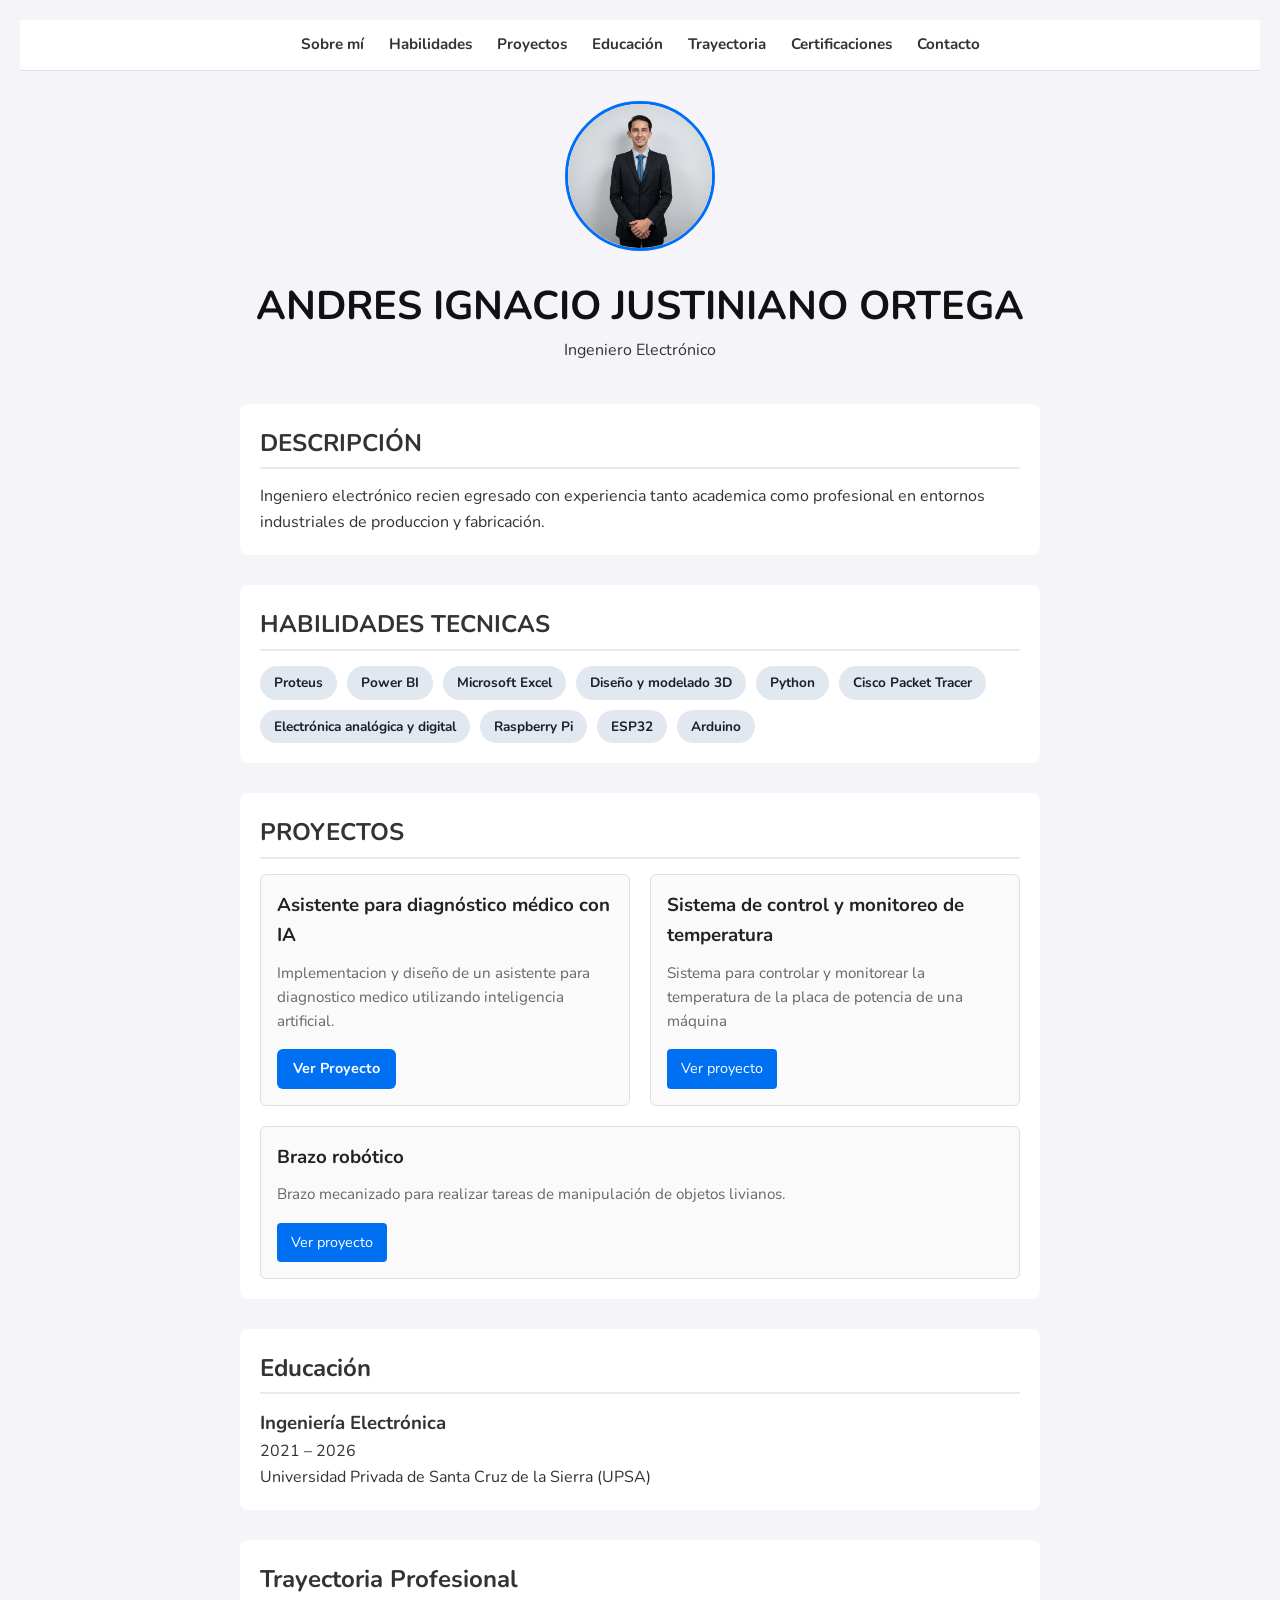
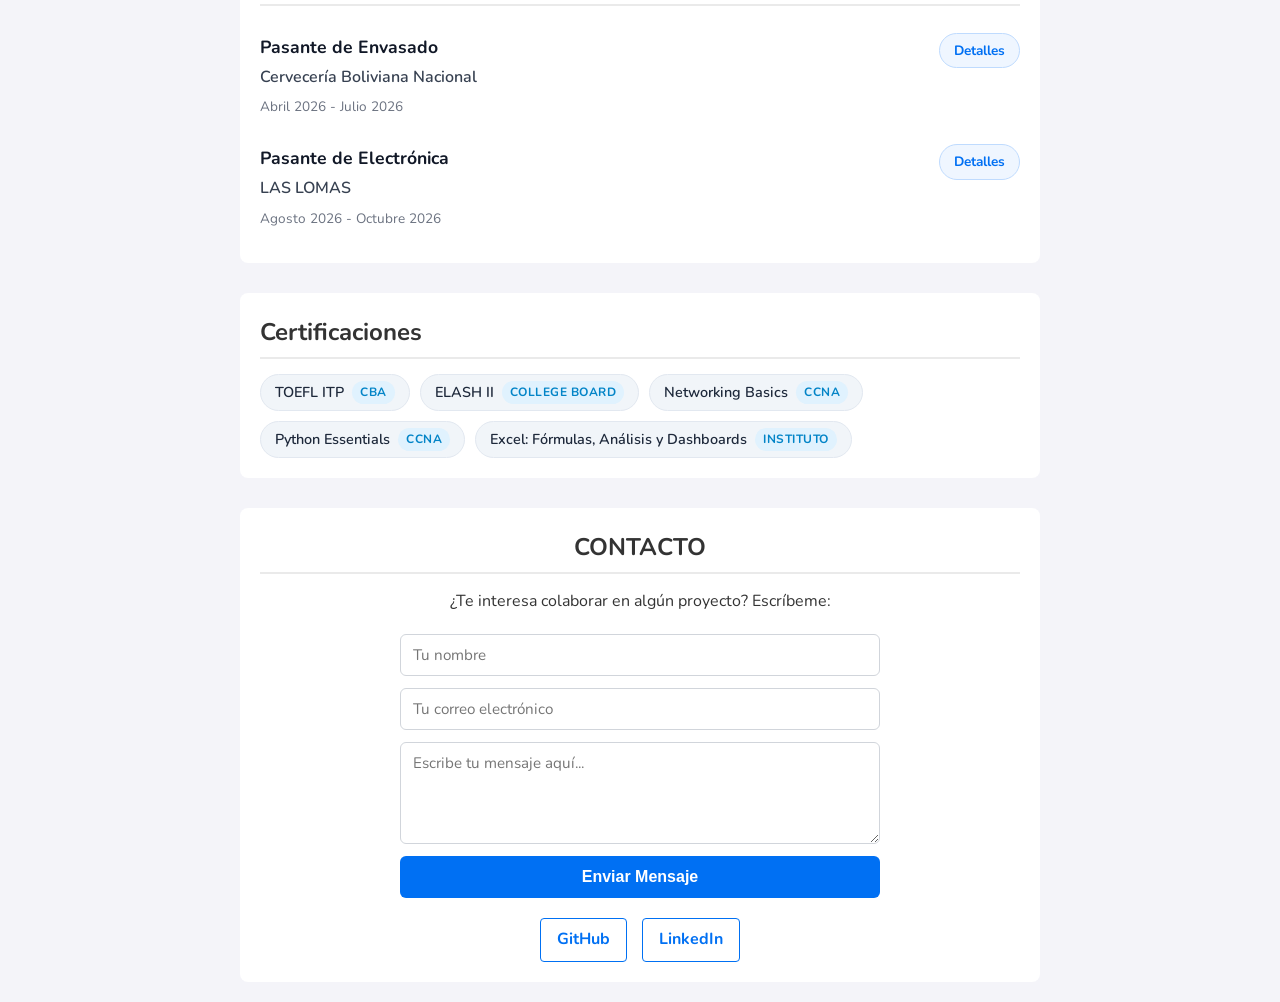
==== index.html @ 76092d74 "cambios generales" ====
<!DOCTYPE html>
<html lang="es">
<head>
  <meta charset="UTF-8">
  <meta name="viewport" content="width=device-width, initial-scale=1.0">
  <title>Portafolio Personal</title>
  <link rel="stylesheet" href="style.css">
  
  <link rel="preconnect" href="https://fonts.googleapis.com">
  <link rel="preconnect" href="https://fonts.gstatic.com" crossorigin>
  <link href="https://fonts.googleapis.com/css2?family=Nunito:wght@400;600;700;800&display=swap" rel="stylesheet">
</head>
<body>

  <!-- Barra de Navegación -->
  <nav class="barra-navegacion">
    <ul>
      <li><a href="#sobre-mi">Sobre mí</a></li>
      <li><a href="#habilidades">Habilidades</a></li>
      <li><a href="#proyectos">Proyectos</a></li>
      <li><a href="#educacion animar-scroll">Educación</a></li>
      <li><a href="#trayectoria animar-scroll">Trayectoria</a></li>
      <li><a href="#certificaciones animar-scroll">Certificaciones</a></li>
      <li><a href="#contacto animar-scroll">Contacto</a></li>
    </ul>
  </nav>

  <!-- Encabezado con foto -->
  <header>
    <img src="foto_de_perfil.jpg" alt="Foto de perfil" class="foto-perfil">
    <h1>ANDRES IGNACIO JUSTINIANO ORTEGA</h1>
    <p>Ingeniero Electrónico</p>
  </header>

  <!-- Sección Sobre Mí -->
  <section id="sobre-mi">
    <h2>DESCRIPCIÓN</h2>
    <p>Ingeniero electrónico recien egresado con experiencia tanto academica como profesional en entornos industriales de produccion y fabricación.</p>
  </section>

  <!-- Sección Habilidades -->
  <section id="habilidades">
    <h2>HABILIDADES TECNICAS</h2>
    <ul class="lista-habilidades animar-scroll">
      <li>Proteus</li>
      <li>Power BI</li>
      <li>Microsoft Excel</li>
      <li>Diseño y modelado 3D</li>
      <li>Python</li>
      <li>Cisco Packet Tracer</li>
      <li>Electrónica analógica y digital</li>
      <li>Raspberry Pi</li>
      <li>ESP32</li>
      <li>Arduino</li>
    </ul>
  </section>

  <!-- Sección Proyectos -->
  <section id="proyectos">
    <h2>PROYECTOS</h2>
    
    <div class="contenedor-proyectos">
      
      <article class="tarjeta-proyecto animar-scroll">
        <h3>Asistente para diagnóstico médico con IA</h3>
        <p>Implementacion y diseño de un asistente para diagnostico medico utilizando inteligencia artificial.</p>
        <a href="proyecto_asistente.html" class="boton-demo">Ver Proyecto</a>
      </article>

      <article class="tarjeta-proyecto animar-scroll">
        <h3>Sistema de control y monitoreo de temperatura</h3>
        <p>Sistema para controlar y monitorear la temperatura de la placa de potencia de una máquina</p>
        <a href="#" class="boton-proyecto">Ver proyecto</a>
      </article>

      <article class="tarjeta-proyecto animar-scroll">
        <h3>Brazo robótico</h3>
        <p>Brazo mecanizado para realizar tareas de manipulación de objetos livianos.</p>
        <a href="#" class="boton-proyecto">Ver proyecto</a>
      </article>

    </div>
  </section>

<!-- Sección Educación -->
<section id="educacion animar-scroll" class="tarjeta-info">
  <h2>Educación</h2>
  <div class="item-linea animar-scroll">
    <div class="item-cabecera">
      <h3>Ingeniería Electrónica</h3>
      <span class="etiqueta-fecha">2021 – 2026</span>
    </div>
    <p class="institucion">Universidad Privada de Santa Cruz de la Sierra (UPSA)</p>
  </div>
</section>

<!-- Sección Trayectoria Profesional -->
<section id="trayectoria animar-scroll" class="tarjeta-info">
  <h2>Trayectoria Profesional</h2>

  <div class="experiencia-item">
    <div class="experiencia-cabecera">
      <div class="experiencia-datos">
        <h3>Pasante de Envasado</h3>
        <p class="empresa">Cervecería Boliviana Nacional</p>
        <span class="fecha">Abril 2026 - Julio 2026</span>
      </div>

      <!-- Menú desplegable con botón a la derecha -->
      <details class="desplegable-detalles">
        <summary class="boton-detalles">Detalles</summary>
        <div class="contenido-detalles">
          <ul>
            <li>Soporte en proyecto de mantenimiento autónomo.</li>
            <li>Elaboración de documentación técnica.</li>
            <li>Análisis de datos, registros y métricas usando Power BI.</li>
            <li>Soporte en labores de inventario y almacén.</li>
          </ul>
        </div>
      </details>
    </div>
  </div>

  <!-- Experiencia 2 (Copia exacta con nuevos datos) -->
  <div class="experiencia-item">
    <div class="experiencia-cabecera">
      <div class="experiencia-datos">
        <h3>Pasante de Electrónica</h3>
        <p class="empresa">LAS LOMAS</p>
        <span class="fecha">Agosto 2026 - Octubre 2026</span>
      </div>

      <details class="desplegable-detalles">
        <summary class="boton-detalles">Detalles</summary>
        <div class="contenido-detalles">
          <ul>
            <li>Elaboración de proyectos para el personal de la planta.</li>
            <li>Mantenimiento de maquinaria y equipos electrónicos.</li>
            <li>Apoyo en labores de inventario, almacén y documentación de registro.</li>
            <li>Soporte en labores de reparación automotriz.</li>
          </ul>
        </div>
      </details>
    </div>
  </div>

</section>

<!-- Sección Certificaciones -->
<section id="certificaciones animar-scroll" class="tarjeta-info">
  <h2>Certificaciones</h2>
  <div class="contenedor-tags">
    <div class="tag-certificacion animar-scroll">
      <span class="cert-nombre">TOEFL ITP</span>
      <span class="cert-emisor">CBA</span>
    </div>

    <div class="tag-certificacion animar-scroll">
      <span class="cert-nombre">ELASH II</span>
      <span class="cert-emisor">COLLEGE BOARD</span>
    </div>

    <div class="tag-certificacion animar-scroll">
      <span class="cert-nombre">Networking Basics</span>
      <span class="cert-emisor">CCNA</span>
    </div>

    <div class="tag-certificacion animar-scroll">
      <span class="cert-nombre">Python Essentials</span>
      <span class="cert-emisor">CCNA</span>
    </div>

    <div class="tag-certificacion animar-scroll">
      <span class="cert-nombre">Excel: Fórmulas, Análisis y Dashboards</span>
      <span class="cert-emisor">INSTITUTO</span>
    </div>
  </div>
</section>

  <!-- Contacto -->
  <footer id="contacto animar-scroll">
    <h2>CONTACTO</h2>
    <p>¿Te interesa colaborar en algún proyecto? Escríbeme:</p>

    <!-- Formulario de Formspree -->
    <form action="https://formspree.io/f/xvkglbeq" method="POST" class="formulario-contacto">
      <input type="text" name="name" placeholder="Tu nombre" required>
      <input type="email" name="email" placeholder="Tu correo electrónico" required>
      <textarea name="message" rows="4" placeholder="Escribe tu mensaje aquí..." required></textarea>
      <button type="submit" class="boton-enviar">Enviar Mensaje</button>
    </form>

    <div class="redes-contacto animar-scroll">
      <a href="https://github.com/andresjustinianoortega" target="_blank" class="enlace-contacto">GitHub</a>
      <a href="https://www.linkedin.com/in/andresignaciojustinianoortega/?isSelfProfile=true" target="_blank" class="enlace-contacto">LinkedIn</a>
    </div>
  </footer>
  
  <script>
  const observador = new IntersectionObserver((entradas) => {
    entradas.forEach((entrada) => {
      if (entrada.isIntersecting) {
        entrada.target.classList.add('visible'); // Aparece al llegar a él
      }
    });
  }, { threshold: 0.1 }); // Se activa cuando se asoma un 10% del elemento

  // Le aplica el observador a todo lo que tenga la clase .animar-scroll
  document.querySelectorAll('.animar-scroll').forEach((el) => observador.observe(el));
</script>

</body>
</html>
---- style.css ----
html {
  scroll-behavior: smooth; /* Hace que el desplazamiento sea fluido y animado */
}

/* 1. Reset básico y tipografía general */
* {
  margin: 0;
  padding: 0;
  box-sizing: border-box;
}

body {
  font-family: 'Nunito', system-ui, -apple-system, sans-serif;
  background-color: #f4f4f9;
  color: #333333;
  line-height: 1.6;
  padding: 20px;
}

/* 2. Encabezado principal */
header {
  text-align: center;
  margin-bottom: 40px;
}

header h1 {
  font-size: 2.5rem;
  color: #111111;
}

/* 3. Secciones generales */
section {
  max-width: 800px;
  margin: 0 auto 30px auto; /* Centra el contenido en la pantalla */
  background: #ffffff;
  padding: 20px;
  border-radius: 8px;
}

h2 {
  margin-bottom: 15px;
  border-bottom: 2px solid #eaeaea;
  padding-bottom: 5px;
}   
/* 4. Contenedor flexible de proyectos */
.contenedor-proyectos {
  display: flex;
  gap: 20px; /* Espacio entre cada tarjeta */
  flex-wrap: wrap; /* Si la pantalla es pequeña, baja la siguiente tarjeta */
}

/* 5. Estilo individual de cada tarjeta */
.tarjeta-proyecto {
  flex: 1; /* Hace que ambas tarjetas tengan el mismo ancho */
  min-width: 250px; /* Evita que se encojan demasiado */
  border: 1px solid #e0e0e0;
  padding: 16px;
  border-radius: 6px;
  background-color: #fafafa;
}

.tarjeta-proyecto h3 {
  margin-bottom: 10px;
  color: #222222;
}

.tarjeta-proyecto p {
  margin-bottom: 16px;
  color: #666666;
  font-size: 0.95rem;
}

/* 6. Convertir el enlace en un botón */
.boton-proyecto {
  display: inline-block;
  text-decoration: none; /* Quita el subrayado azul feo por defecto */
  background-color: #0070f3;
  color: #ffffff;
  padding: 8px 14px;
  border-radius: 4px;
  font-size: 0.9rem;
}

.boton-proyecto:hover {
  background-color: #0051bb; /* Cambia a un azul más oscuro al pasar el mouse */
}

/* 7. Lista de habilidades */
.lista-habilidades {
  list-style: none; /* Elimina los puntos negros por defecto */
  display: flex;
  flex-wrap: wrap; /* Pasa a la siguiente línea si no caben */
  gap: 10px; /* Separación entre cada etiqueta */
}

.lista-habilidades li {
  background-color: #e2e8f0;
  color: #1a202c;
  padding: 6px 14px;
  border-radius: 20px; /* Hace los bordes completamente redondeados (forma de pastilla) */
  font-size: 0.85rem;
  font-weight: bold;
}

/* 8. Foto de perfil */
.foto-perfil {
  width: 150px;
  height: 150px;
  border-radius: 50%; /* La hace perfectamente circular */
  object-fit: cover; /* Evita que la foto se deforme o estire */
  margin-bottom: 15px;
  border: 3px solid #0070f3; /* Borde de color alrededor */
}

/* 9. Sección de contacto y enlaces */
footer {
  max-width: 800px;
  margin: 0 auto;
  background: #ffffff;
  padding: 20px;
  border-radius: 8px;
  text-align: center;
}

.redes-contacto {
  display: flex;
  justify-content: center; /* Centra los botones horizontalmente */
  gap: 15px;
  margin-top: 15px;
  flex-wrap: wrap;
}

.enlace-contacto {
  text-decoration: none;
  color: #0070f3;
  font-weight: bold;
  padding: 8px 16px;
  border: 1px solid #0070f3;
  border-radius: 4px;
}

.enlace-contacto:hover {
  background-color: #0070f3;
  color: #ffffff;
}

/* 10. Barra de navegación */
.barra-navegacion {
  background-color: #ffffff;
  border-bottom: 1px solid #e0e0e0;
  padding: 12px 15px;
  position: sticky;
  top: 0;
  z-index: 100;
  margin-bottom: 30px;
}

.barra-navegacion ul {
  list-style: none;
  display: flex;
  justify-content: center; /* En PC se centra */
  gap: 25px;
  overflow-x: auto; /* Permite deslizar horizontalmente si no cabe */
  white-space: nowrap; /* Evita que el texto de un enlace se corte en dos líneas */
  -webkit-overflow-scrolling: touch; /* Hace que el deslizamiento en iPhone sea suave */
}

/* Regla especial para celulares */
@media (max-width: 600px) {
  .barra-navegacion ul {
    justify-content: flex-start; /* En celular alinea a la izquierda para poder deslizar */
  }
}

.barra-navegacion a {
  text-decoration: none;
  color: #333333;
  font-weight: bold;
  font-size: 0.95rem;
}

.barra-navegacion a:hover {
  color: #0070f3;
}

/* Formulario de contacto */
.formulario-contacto {
  display: flex;
  flex-direction: column;
  gap: 12px;
  max-width: 480px;
  margin: 20px auto;
  text-align: left;
}

.formulario-contacto input,
.formulario-contacto textarea {
  width: 100%;
  padding: 10px 12px;
  border: 1px solid #d1d5db;
  border-radius: 6px;
  font-family: inherit;
  font-size: 0.95rem;
}

.formulario-contacto input:focus,
.formulario-contacto textarea:focus {
  outline: none;
  border-color: #0070f3;
}

.boton-enviar {
  background-color: #0070f3;
  color: #ffffff;
  border: none;
  padding: 12px;
  border-radius: 6px;
  font-weight: bold;
  cursor: pointer;
  font-size: 1rem;
}

.boton-enviar:hover {
  background-color: #0051bb;
}

.boton-demo {
  display: inline-block;
  text-decoration: none;
  background-color: #0070f3;
  color: #ffffff;
  padding: 8px 16px;
  border-radius: 6px;
  font-size: 0.9rem;
  font-weight: bold;
  transition: background-color 0.2s;
}

.boton-demo:hover {
  background-color: #0051bb;
}

/* Estado inicial: invisible y 30px más abajo */
.animar-scroll {
  opacity: 0;
  transform: translateY(30px);
  transition: opacity 0.6s ease-out, transform 0.6s ease-out;
}

/* Estado activo: visible en su posición original */
.animar-scroll.visible {
  opacity: 1;
  transform: translateY(0);
}

/* Cuadrícula de 2 columnas iguales */
.galeria-fotos {
  display: grid;
  grid-template-columns: 1fr 1fr; /* Exactamente 2 columnas */
  gap: 20px;                      /* Espacio entre filas y columnas */
  margin-top: 20px;
}

/* Formato para cada imagen del componente */
.img-detalle {
  width: 100%;
  height: 200px;         /* Altura pareja para todas */
  object-fit: contain;   /* Muestra la pieza completa sin deformarla */
  background: transparent; /* Sin fondo gris */
  border: none;          /* Sin marco/borde */
  padding: 0;            /* Sin relleno interno */
}

.contenedor-tags {
  display: flex;
  flex-wrap: wrap;
  gap: 10px;
}

.tag-habilidad {
  background-color: #e5edf5;       /* El mismo tono azulado/gris claro */
  color: #1f2937;
  padding: 8px 18px;
  border-radius: 9999px;          /* Forma de píldora redondeada */
  font-size: 0.95rem;
  font-weight: 500;
  display: inline-block;
}

.tag-certificacion {
  display: inline-flex;
  align-items: center;
  gap: 8px;
  background-color: #f1f5f9;
  border: 1px solid #e2e8f0;
  padding: 6px 14px;
  border-radius: 9999px;
  font-size: 0.9rem;
}

.cert-nombre {
  font-weight: 600;
  color: #1e293b;
}

.cert-emisor {
  font-size: 0.75rem;
  font-weight: 700;
  color: #0284c7;             /* Azul para identificar la institución */
  background-color: #e0f2fe;  /* Pastillita interna más suave */
  padding: 2px 8px;
  border-radius: 9999px;
  text-transform: uppercase;
  letter-spacing: 0.5px;
}

.experiencia-item {
  padding: 12px 0;
}

.experiencia-cabecera {
  display: flex;
  justify-content: space-between;
  align-items: flex-start;
  flex-wrap: wrap;
  gap: 16px;
}

.experiencia-datos h3 {
  margin: 0 0 4px 0;
  font-size: 1.1rem;
  color: #111827;
}

.empresa {
  margin: 0 0 4px 0;
  color: #374151;
  font-weight: 600;
}

.fecha {
  font-size: 0.85rem;
  color: #6b7280;
}

/* Botón estilo píldora a la derecha */
.desplegable-detalles {
  position: relative;
}

.boton-detalles {
  list-style: none; /* Quita la flecha por defecto de details */
  cursor: pointer;
  background-color: #eff6ff;
  color: #0070f3;
  border: 1px solid #bfdbfe;
  padding: 6px 14px;
  border-radius: 9999px;
  font-size: 0.85rem;
  font-weight: 700;
  user-select: none;
  transition: all 0.2s ease;
}

.boton-detalles::-webkit-details-marker {
  display: none; /* Compatibilidad Safari/Chrome */
}

.boton-detalles:hover {
  background-color: #0070f3;
  color: #ffffff;
}

/* Contenido que se despliega abajo con fondo sutil */
.contenido-detalles {
  margin-top: 14px;
  padding: 14px 18px;
  background-color: #f9fafb;
  border-radius: 8px;
  border: 1px solid #e5e7eb;
}

.contenido-detalles ul {
  margin: 0;
  padding-left: 18px;
}

.contenido-detalles li {
  color: #4b5563;
  line-height: 1.6;
  font-size: 0.92rem;
  margin-bottom: 6px;
}

.contenido-detalles li:last-child {
  margin-bottom: 0;
}
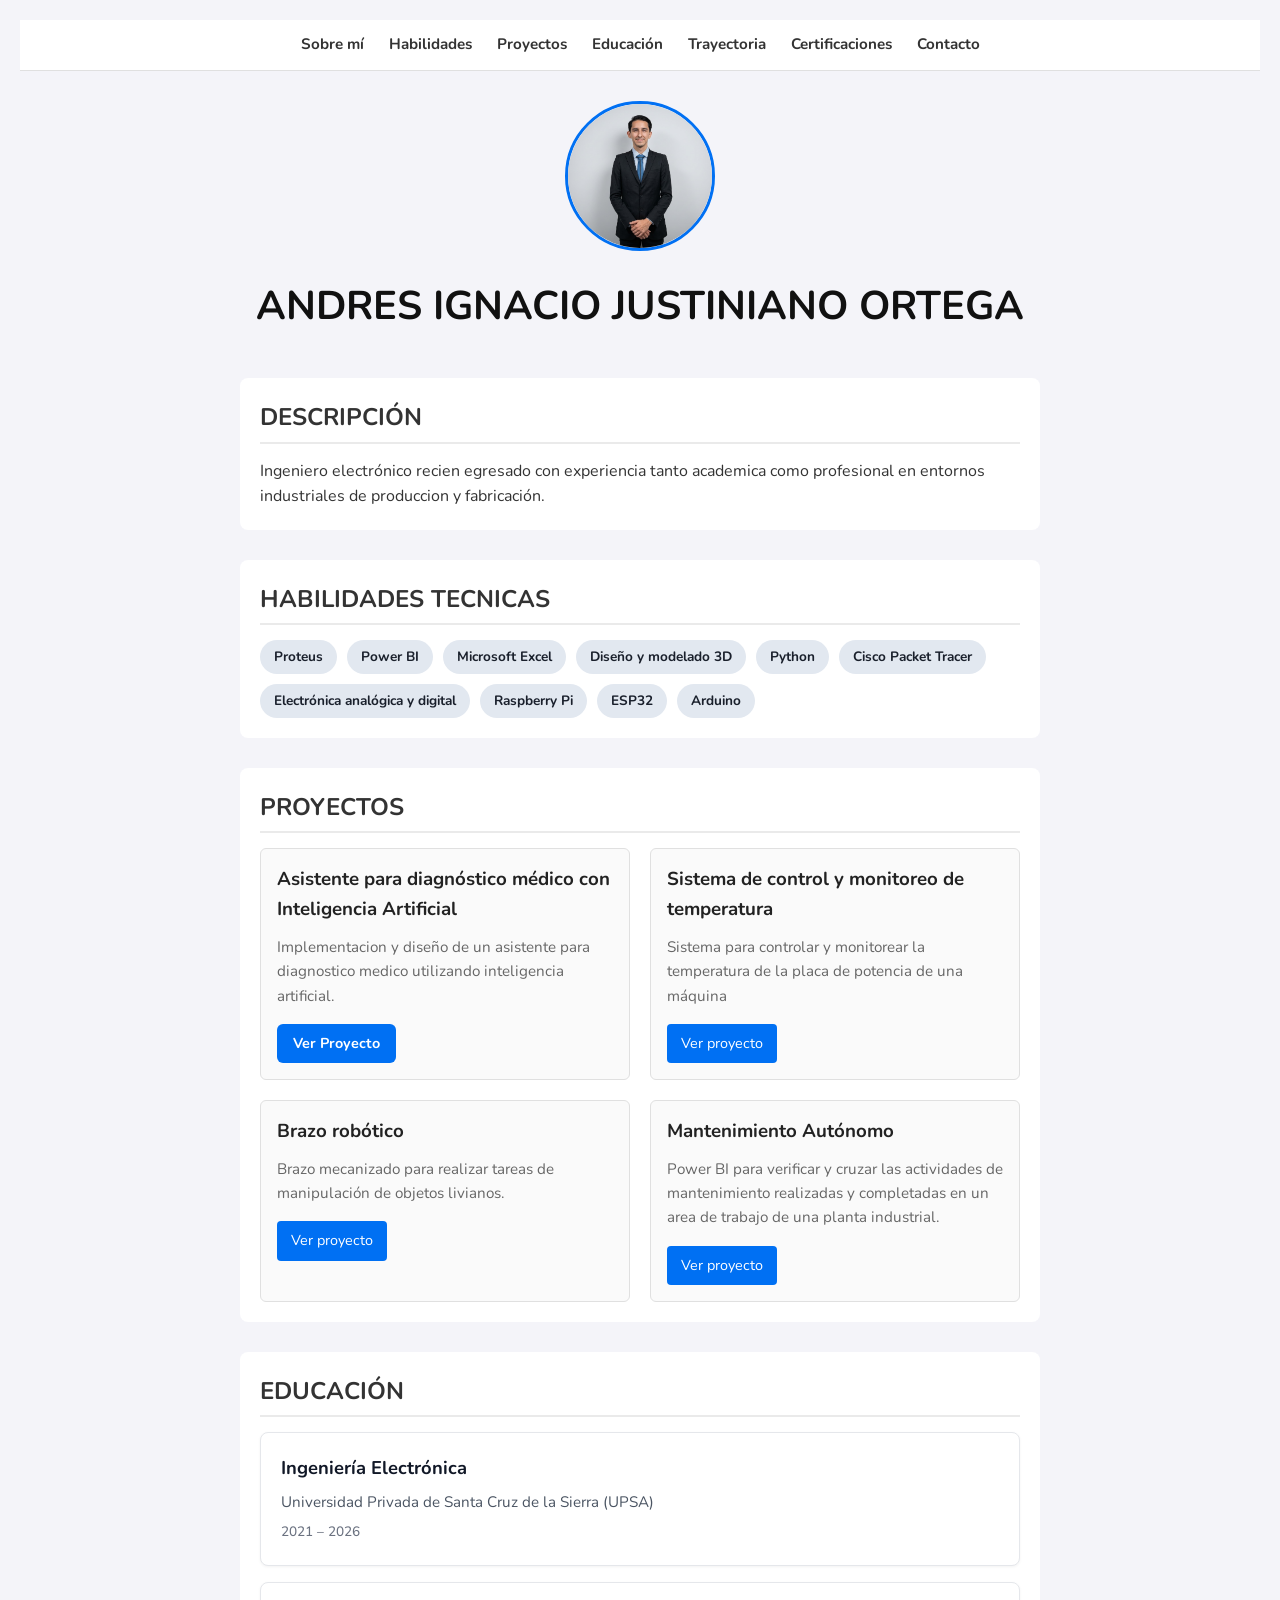
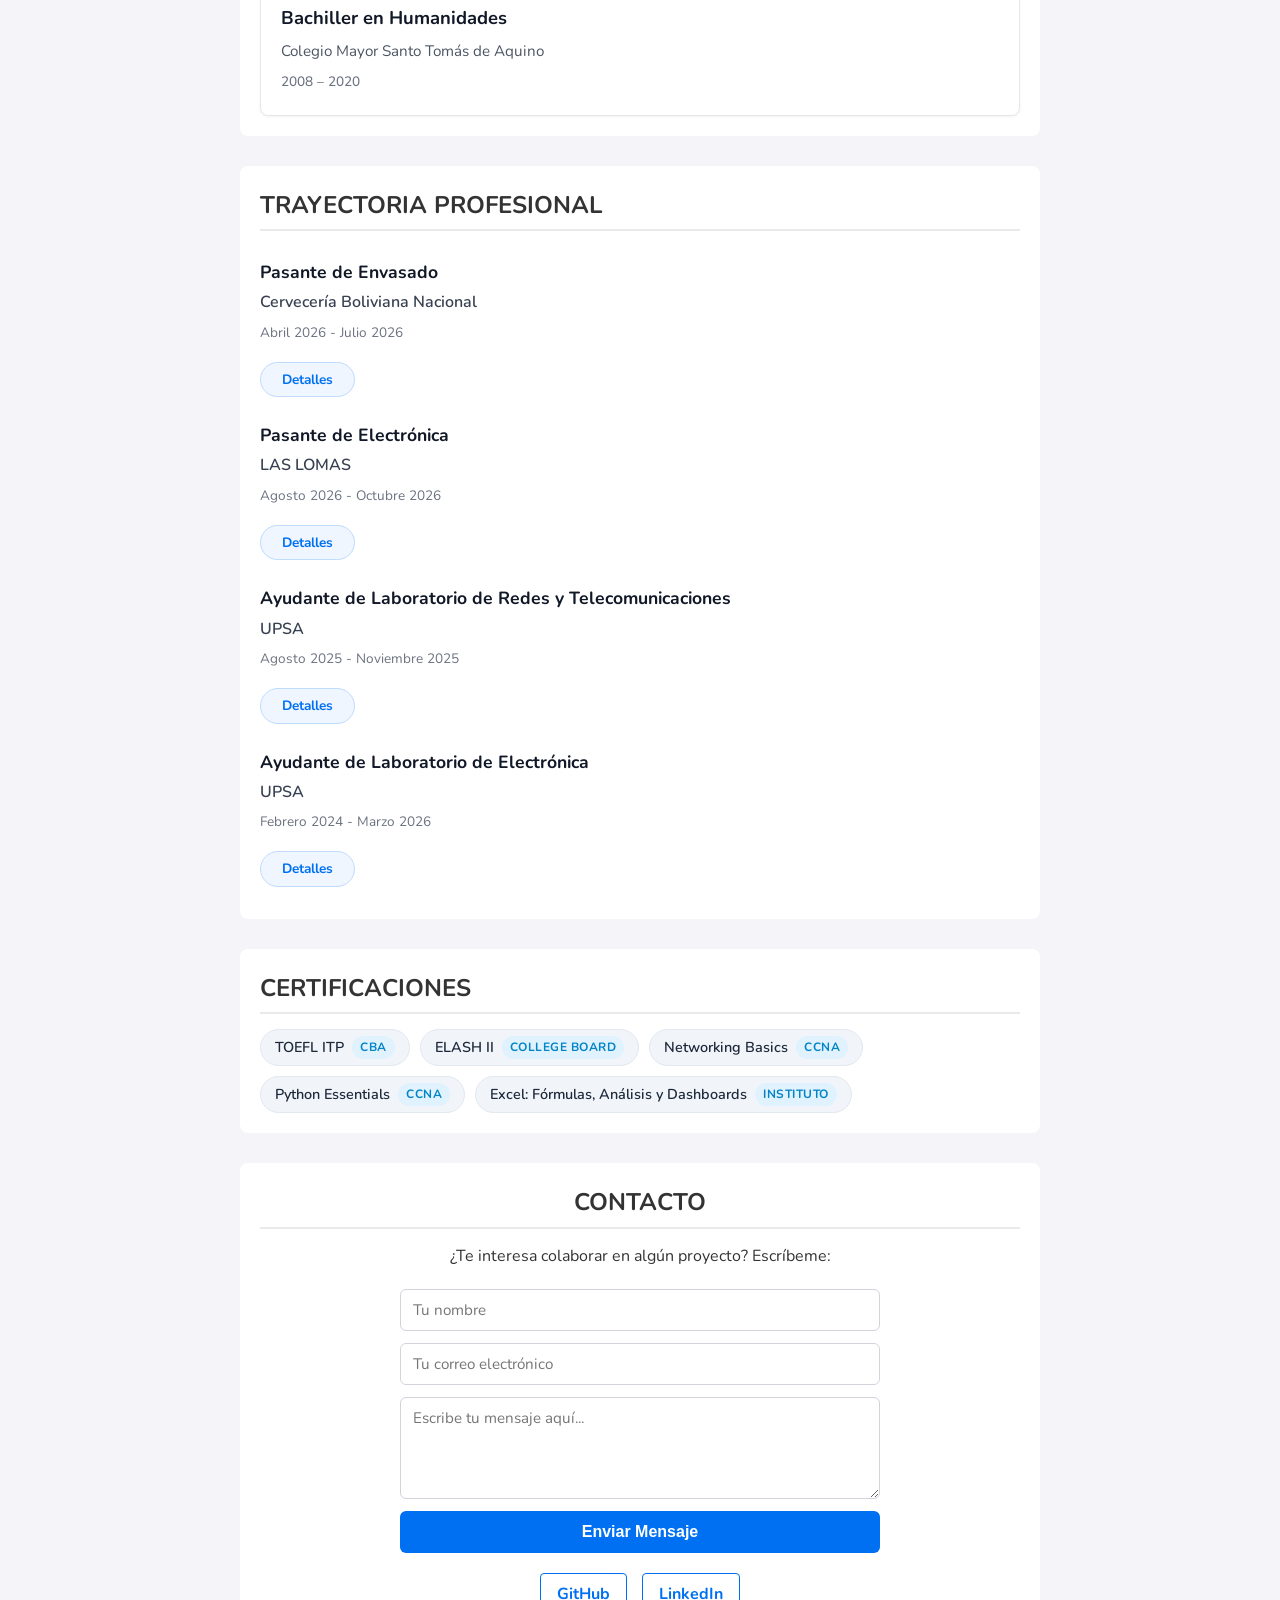
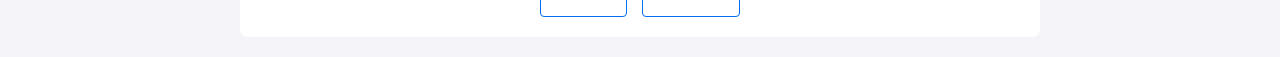
==== commit 08dd175c: "actualizacion de diseño" ====
--- a/index.html
+++ b/index.html
@@ -29,7 +29,6 @@
   <header>
     <img src="foto_de_perfil.jpg" alt="Foto de perfil" class="foto-perfil">
     <h1>ANDRES IGNACIO JUSTINIANO ORTEGA</h1>
-    <p>Ingeniero Electrónico</p>
   </header>
 
   <!-- Sección Sobre Mí -->
@@ -62,7 +61,7 @@
     <div class="contenedor-proyectos">
       
       <article class="tarjeta-proyecto animar-scroll">
-        <h3>Asistente para diagnóstico médico con IA</h3>
+        <h3>Asistente para diagnóstico médico con Inteligencia Artificial</h3>
         <p>Implementacion y diseño de un asistente para diagnostico medico utilizando inteligencia artificial.</p>
         <a href="proyecto_asistente.html" class="boton-demo">Ver Proyecto</a>
       </article>
@@ -79,26 +78,43 @@
         <a href="#" class="boton-proyecto">Ver proyecto</a>
       </article>
 
+      <article class="tarjeta-proyecto animar-scroll">
+        <h3>Mantenimiento Autónomo</h3>
+        <p>Power BI para verificar y cruzar las actividades de mantenimiento realizadas y completadas
+          en un area de trabajo de una planta industrial.
+        </p>
+        <a href="#" class="boton-proyecto">Ver proyecto</a>
+      </article>
+
     </div>
   </section>
 
 <!-- Sección Educación -->
 <section id="educacion animar-scroll" class="tarjeta-info">
-  <h2>Educación</h2>
-  <div class="item-linea animar-scroll">
-    <div class="item-cabecera">
+  <h2>EDUCACIÓN</h2>
+
+  <div class="contenedor-tarjetas-edu animar-scroll">
+    <!-- Tarjeta 1: Universidad -->
+    <div class="tarjeta-edu">
       <h3>Ingeniería Electrónica</h3>
-      <span class="etiqueta-fecha">2021 – 2026</span>
-    </div>
-    <p class="institucion">Universidad Privada de Santa Cruz de la Sierra (UPSA)</p>
+      <p class="institucion">Universidad Privada de Santa Cruz de la Sierra (UPSA)</p>
+      <span class="fecha">2021 – 2026</span>
+    </div>
+
+    <!-- Tarjeta 2: Colegio -->
+    <div class="tarjeta-edu animar-scroll">
+      <h3>Bachiller en Humanidades</h3>
+      <p class="institucion">Colegio Mayor Santo Tomás de Aquino</p>
+      <span class="fecha">2008 – 2020</span>
+    </div>
   </div>
 </section>
 
 <!-- Sección Trayectoria Profesional -->
 <section id="trayectoria animar-scroll" class="tarjeta-info">
-  <h2>Trayectoria Profesional</h2>
-
-  <div class="experiencia-item">
+  <h2>TRAYECTORIA PROFESIONAL</h2>
+
+  <div class="experiencia-item animar-scroll">
     <div class="experiencia-cabecera">
       <div class="experiencia-datos">
         <h3>Pasante de Envasado</h3>
@@ -121,8 +137,8 @@
     </div>
   </div>
 
-  <!-- Experiencia 2 (Copia exacta con nuevos datos) -->
-  <div class="experiencia-item">
+  <!-- Experiencia 2 -->
+  <div class="experiencia-item animar-scroll">
     <div class="experiencia-cabecera">
       <div class="experiencia-datos">
         <h3>Pasante de Electrónica</h3>
@@ -144,11 +160,57 @@
     </div>
   </div>
 
+  <!-- Experiencia 3 -->
+  <div class="experiencia-item animar-scroll">
+    <div class="experiencia-cabecera">
+      <div class="experiencia-datos">
+        <h3>Ayudante de Laboratorio de Redes y Telecomunicaciones</h3>
+        <p class="empresa">UPSA</p>
+        <span class="fecha">Agosto 2025 - Noviembre 2025</span>
+      </div>
+
+      <details class="desplegable-detalles">
+        <summary class="boton-detalles">Detalles</summary>
+        <div class="contenido-detalles">
+          <ul>
+            <li>Asistencia y soporte durante sesiones de laboratorio.</li>
+            <li>Mantenimiento de dispositivos como Routers, Switches y PCs.</li>
+            <li>Inventario de materiales y equipos disponibles.</li>
+            <li>Soporte tecnico tanto a estudiantes como maestros.</li>
+          </ul>
+        </div>
+      </details>
+    </div>
+  </div>
+
+  <!-- Experiencia 4 -->
+  <div class="experiencia-item animar-scroll">
+    <div class="experiencia-cabecera">
+      <div class="experiencia-datos">
+        <h3>Ayudante de Laboratorio de Electrónica</h3>
+        <p class="empresa">UPSA</p>
+        <span class="fecha">Febrero 2024 - Marzo 2026</span>
+      </div>
+
+      <details class="desplegable-detalles">
+        <summary class="boton-detalles">Detalles</summary>
+        <div class="contenido-detalles">
+          <ul>
+            <li>Soporte tecnico tanto a estudiantes como maestros.</li>
+            <li>Gestion de inventario de componentes, materiales y herramientas.</li>
+            <li>Mantenimiento de dispositivos electrónicos.</li>
+            <li>Apoyo en proyectos de laboratorio.</li>
+          </ul>
+        </div>
+      </details>
+    </div>
+  </div>
+
 </section>
 
 <!-- Sección Certificaciones -->
 <section id="certificaciones animar-scroll" class="tarjeta-info">
-  <h2>Certificaciones</h2>
+  <h2>CERTIFICACIONES</h2>
   <div class="contenedor-tags">
     <div class="tag-certificacion animar-scroll">
       <span class="cert-nombre">TOEFL ITP</span>
--- a/style.css
+++ b/style.css
@@ -319,7 +319,7 @@
 }
 
 .experiencia-cabecera {
-  display: flex;
+  display: grid;
   justify-content: space-between;
   align-items: flex-start;
   flex-wrap: wrap;
@@ -349,17 +349,24 @@
 }
 
 .boton-detalles {
-  list-style: none; /* Quita la flecha por defecto de details */
+  display: block;             /* Controla el tamaño exacto */
+  width: 95px;                /* Mismo ancho fijo para todos */
+  box-sizing: border-box;
+  text-align: center;         /* Centra la palabra "Detalles" */
+  padding: 6px 0;             /* Alto prolijo */
   cursor: pointer;
   background-color: #eff6ff;
   color: #0070f3;
   border: 1px solid #bfdbfe;
-  padding: 6px 14px;
   border-radius: 9999px;
   font-size: 0.85rem;
   font-weight: 700;
   user-select: none;
-  transition: all 0.2s ease;
+  list-style: none;
+}
+
+.boton-detalles::-webkit-details-marker {
+  display: none;
 }
 
 .boton-detalles::-webkit-details-marker {
@@ -394,4 +401,42 @@
 
 .contenido-detalles li:last-child {
   margin-bottom: 0;
+}
+
+/* Contenedor: pone las tarjetas en cuadrícula o apiladas */
+.contenedor-tarjetas-edu {
+  display: flex;
+  flex-direction: column;
+  gap: 16px;
+  margin-top: 14px;
+}
+
+/* Tarjeta individual idéntica a la de los proyectos */
+.tarjeta-edu {
+  background: #ffffff;
+  border: 1px solid #e5e7eb;
+  border-radius: 8px;
+  padding: 20px;
+  box-shadow: 0 1px 3px rgba(0, 0, 0, 0.05);
+}
+
+.tarjeta-edu h3 {
+  margin: 0 0 8px 0;
+  font-size: 1.15rem;
+  font-weight: 700;
+  color: #111827;
+}
+
+.tarjeta-edu .institucion {
+  margin: 0 0 6px 0;
+  color: #4b5563;
+  font-size: 0.95rem;
+  line-height: 1.5;
+}
+
+.tarjeta-edu .fecha {
+  display: inline-block;
+  color: #6b7280;
+  font-size: 0.85rem;
+  font-weight: 500;
 }
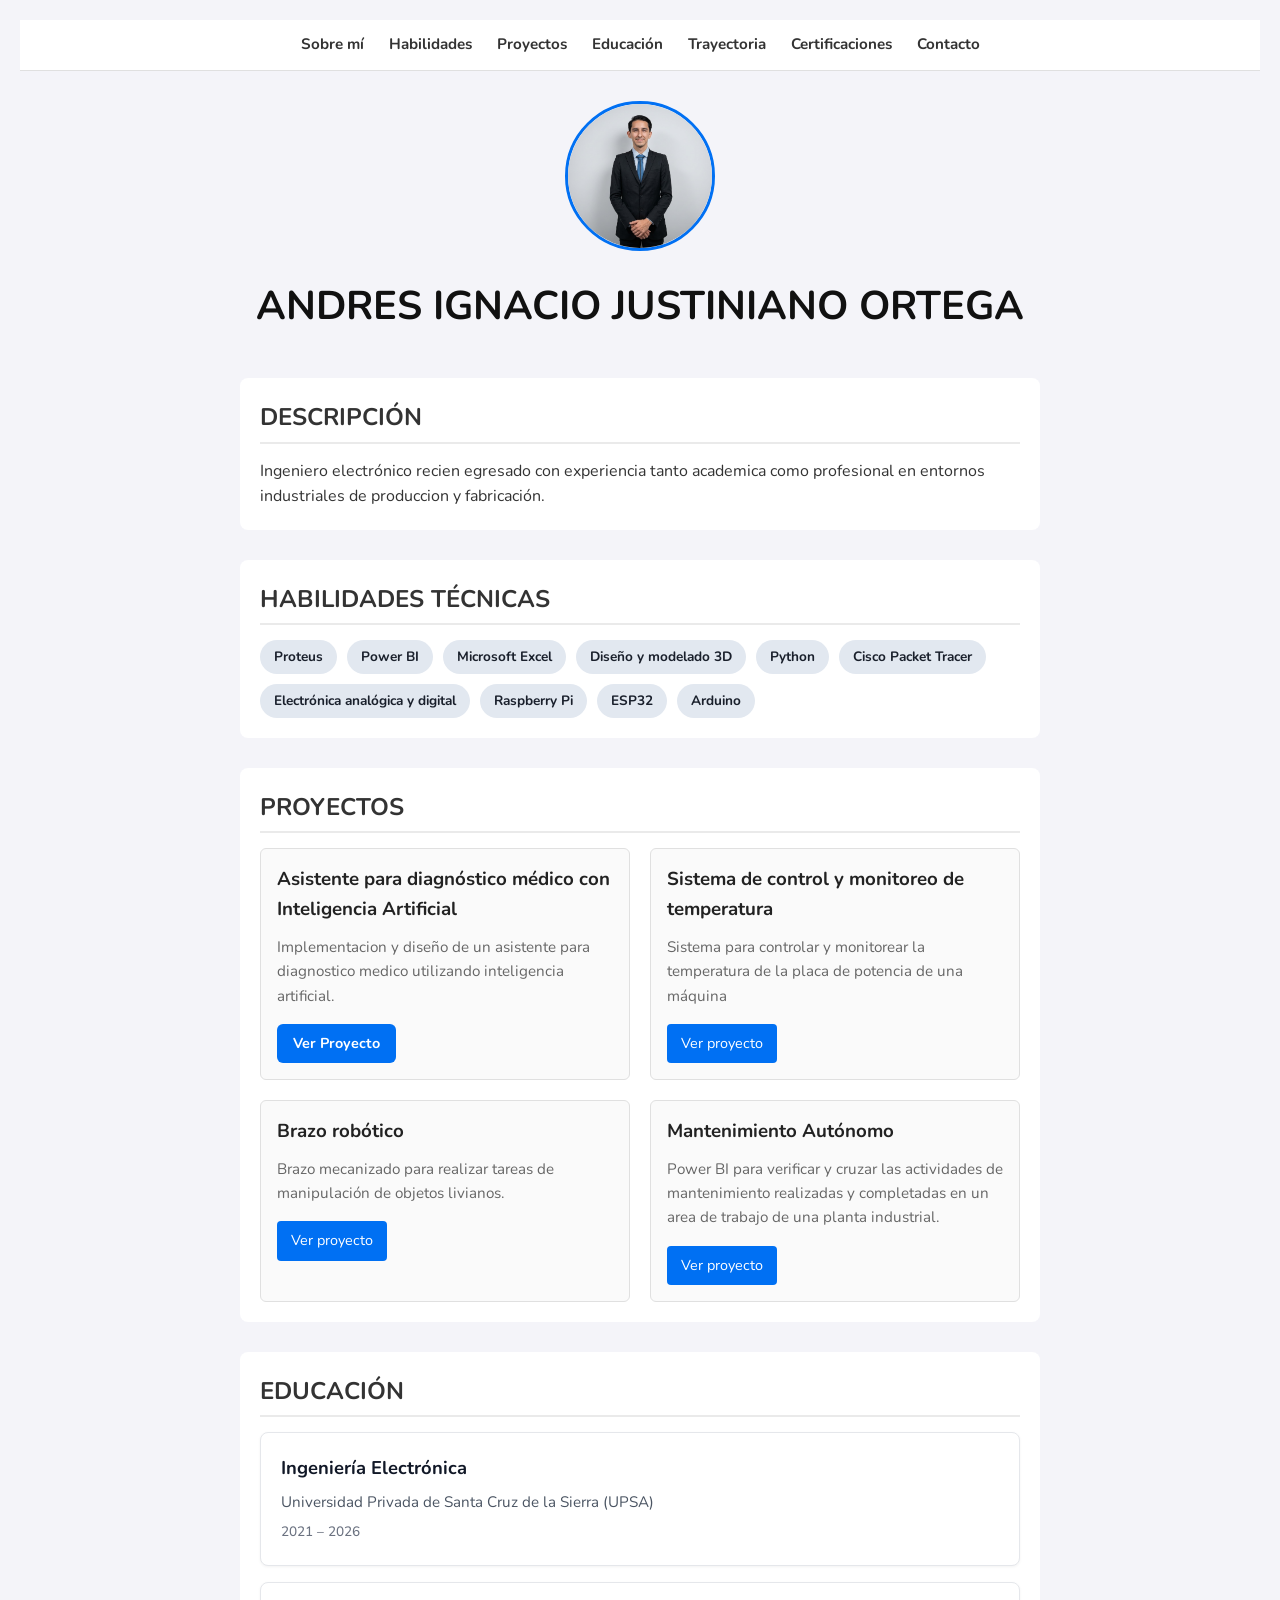
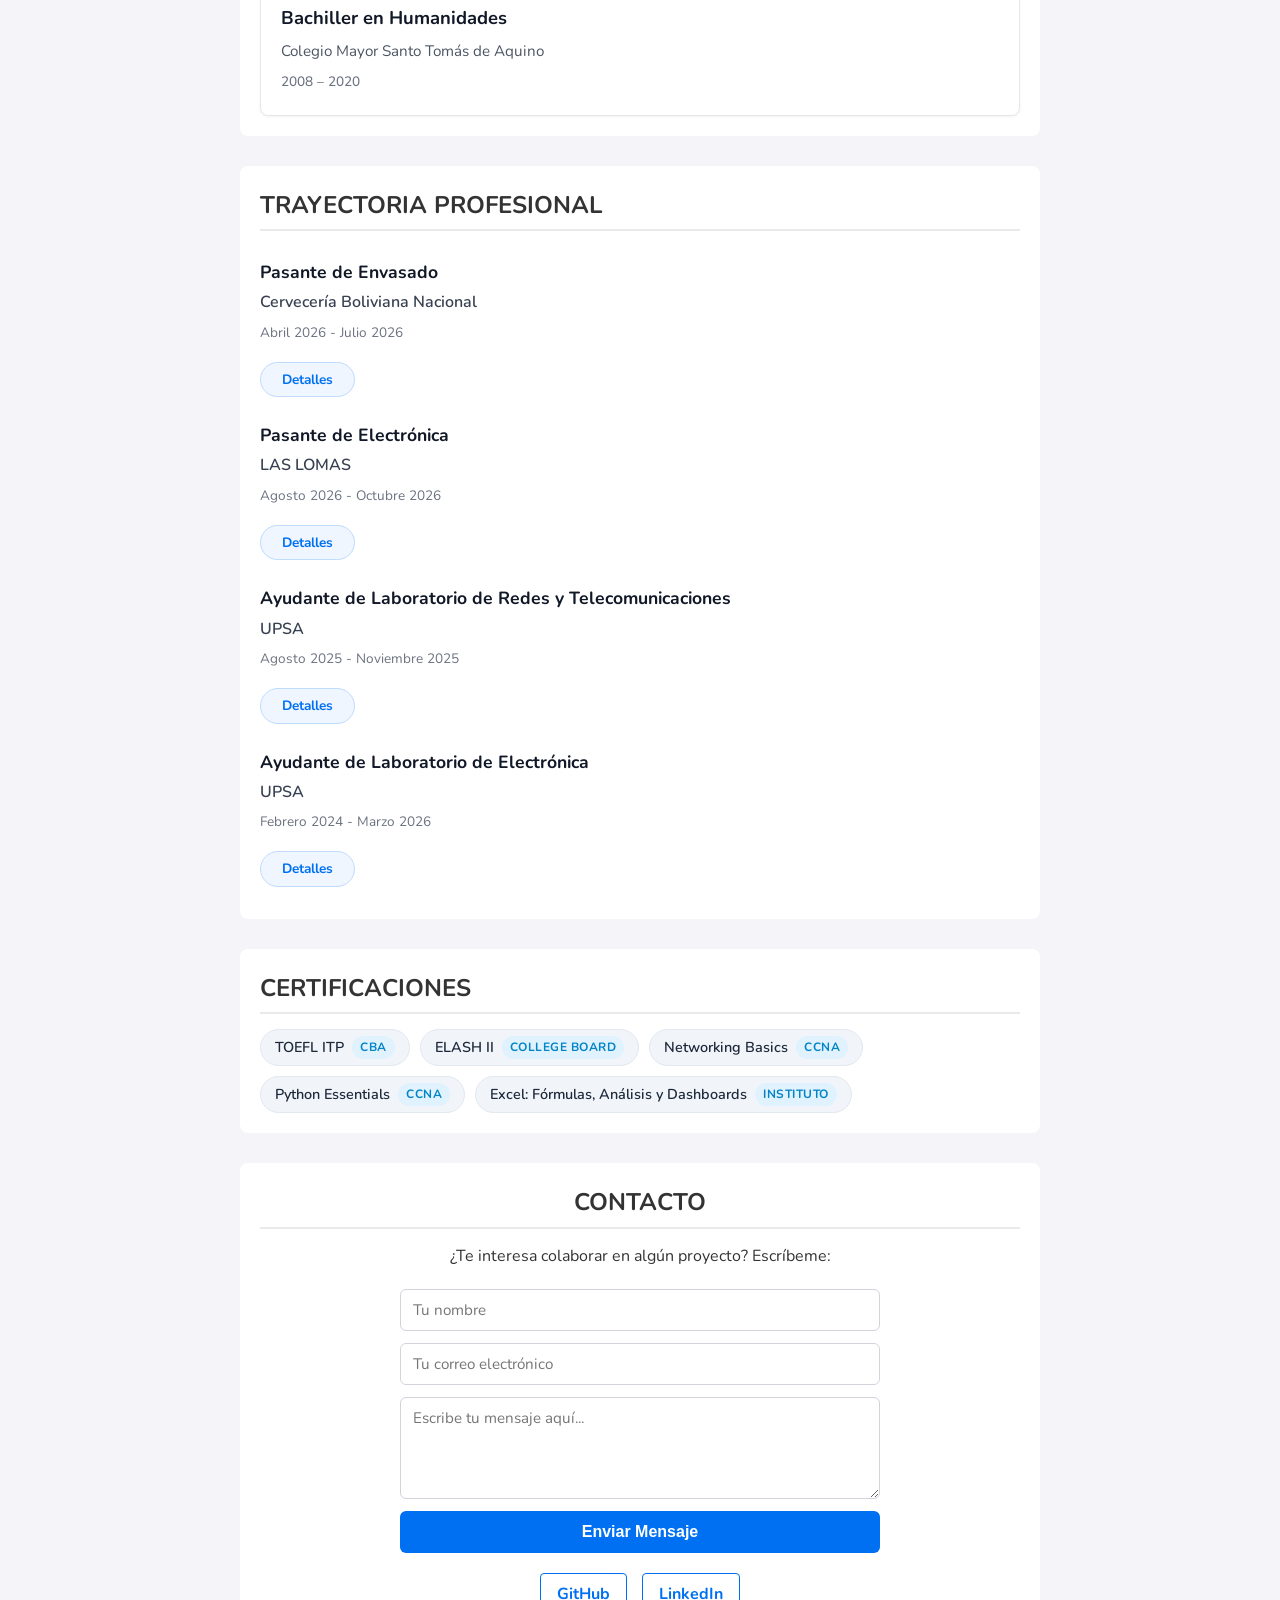
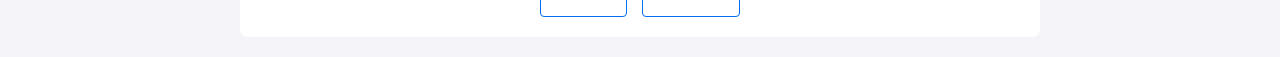
==== commit a4d0ba29: "cambio del margen top" ====
--- a/index.html
+++ b/index.html
@@ -39,7 +39,7 @@
 
   <!-- Sección Habilidades -->
   <section id="habilidades">
-    <h2>HABILIDADES TECNICAS</h2>
+    <h2>HABILIDADES TÉCNICAS</h2>
     <ul class="lista-habilidades animar-scroll">
       <li>Proteus</li>
       <li>Power BI</li>
--- a/style.css
+++ b/style.css
@@ -30,6 +30,7 @@
 
 /* 3. Secciones generales */
 section {
+  scroll-margin-top: 90px;
   max-width: 800px;
   margin: 0 auto 30px auto; /* Centra el contenido en la pantalla */
   background: #ffffff;
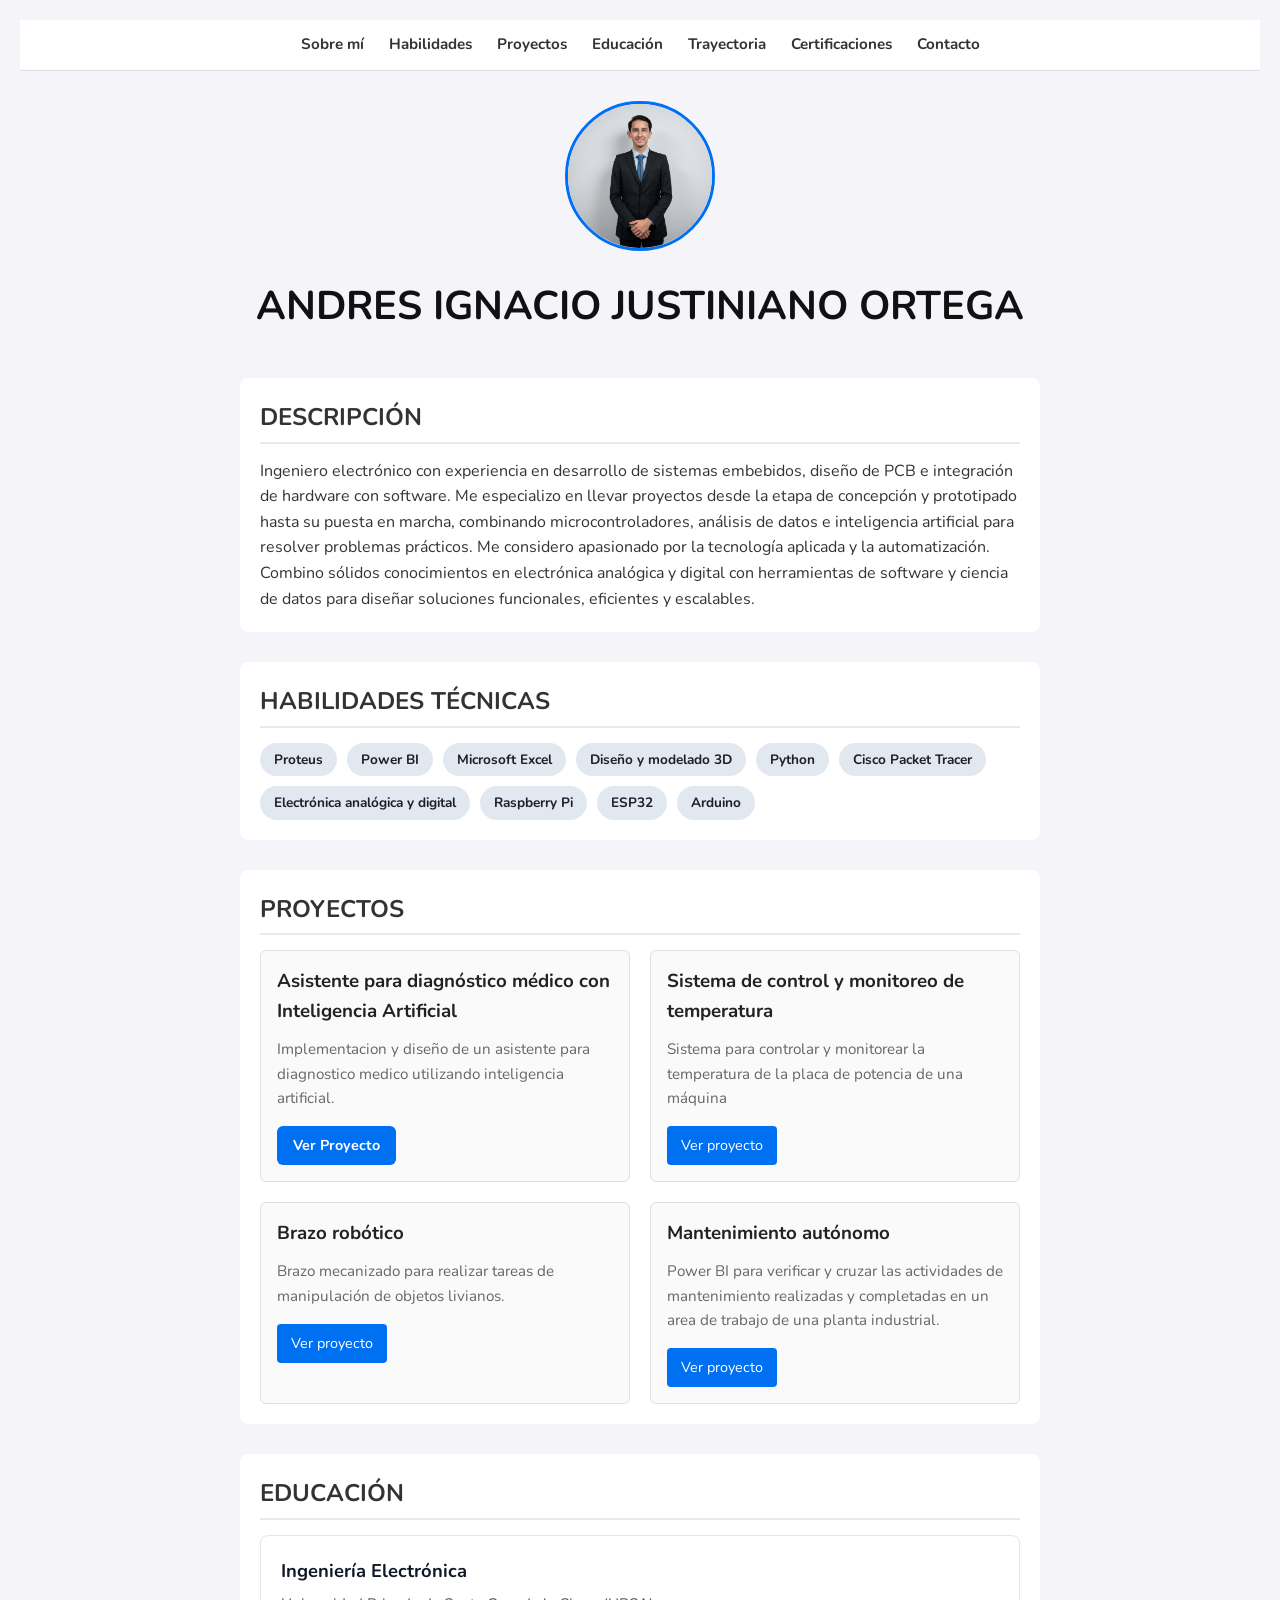
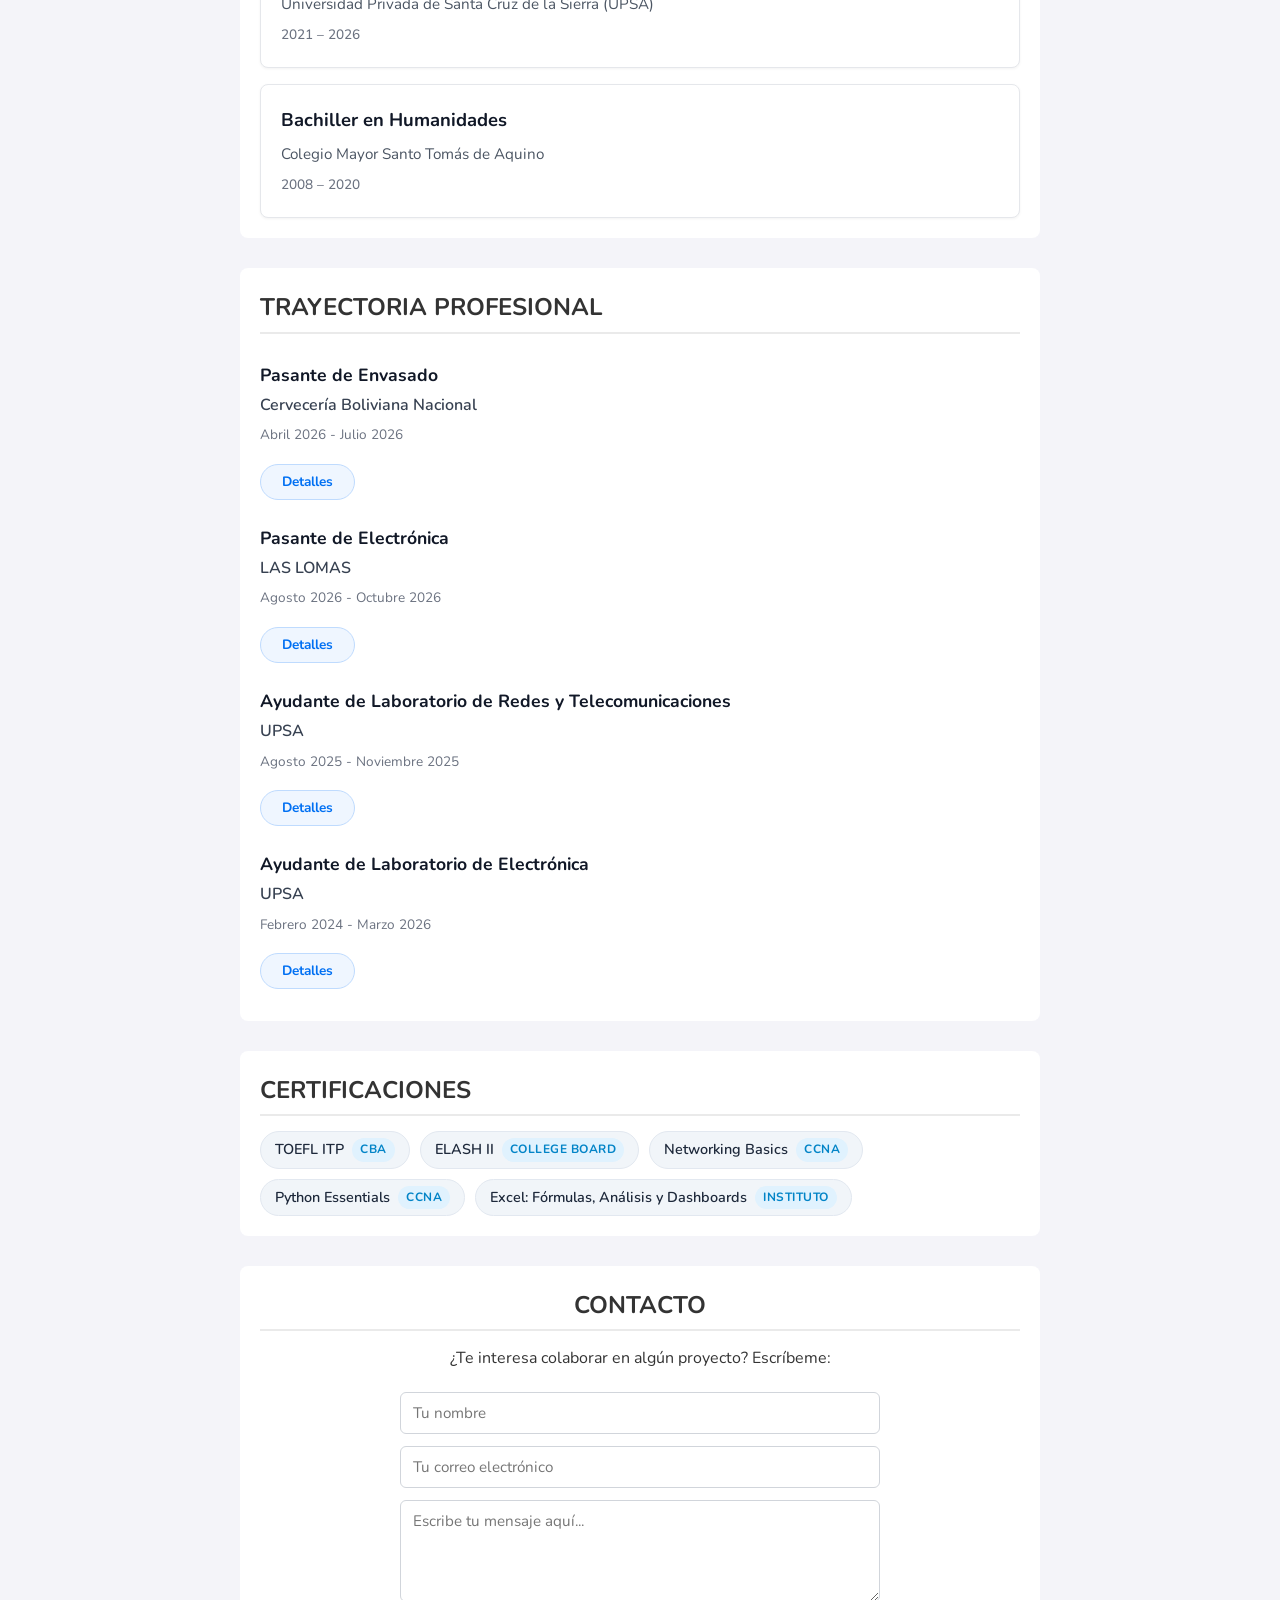
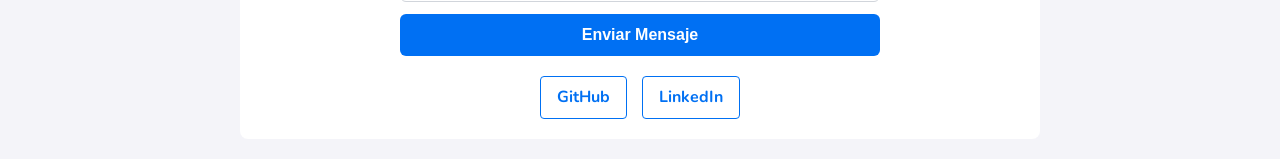
==== commit 4d6338a3: "actualizacion de descripcion" ====
--- a/index.html
+++ b/index.html
@@ -28,13 +28,21 @@
   <!-- Encabezado con foto -->
   <header>
     <img src="foto_de_perfil.jpg" alt="Foto de perfil" class="foto-perfil">
-    <h1>ANDRES IGNACIO JUSTINIANO ORTEGA</h1>
+    <h1>
+      <span translate="no" class="notranslate">ANDRES IGNACIO JUSTINIANO ORTEGA</span>
+    </h1>
   </header>
 
   <!-- Sección Sobre Mí -->
   <section id="sobre-mi">
     <h2>DESCRIPCIÓN</h2>
-    <p>Ingeniero electrónico recien egresado con experiencia tanto academica como profesional en entornos industriales de produccion y fabricación.</p>
+    <p>Ingeniero electrónico con experiencia en desarrollo de sistemas 
+      embebidos, diseño de PCB e integración de hardware con software. Me especializo en llevar 
+      proyectos desde la etapa de concepción y prototipado hasta su puesta en marcha, combinando 
+      microcontroladores, análisis de datos e inteligencia artificial para resolver problemas 
+      prácticos. Me considero apasionado por la tecnología aplicada y la automatización. Combino 
+      sólidos conocimientos en electrónica analógica y digital con herramientas de software y 
+      ciencia de datos para diseñar soluciones funcionales, eficientes y escalables.</p>
   </section>
 
   <!-- Sección Habilidades -->
@@ -79,7 +87,7 @@
       </article>
 
       <article class="tarjeta-proyecto animar-scroll">
-        <h3>Mantenimiento Autónomo</h3>
+        <h3>Mantenimiento autónomo</h3>
         <p>Power BI para verificar y cruzar las actividades de mantenimiento realizadas y completadas
           en un area de trabajo de una planta industrial.
         </p>
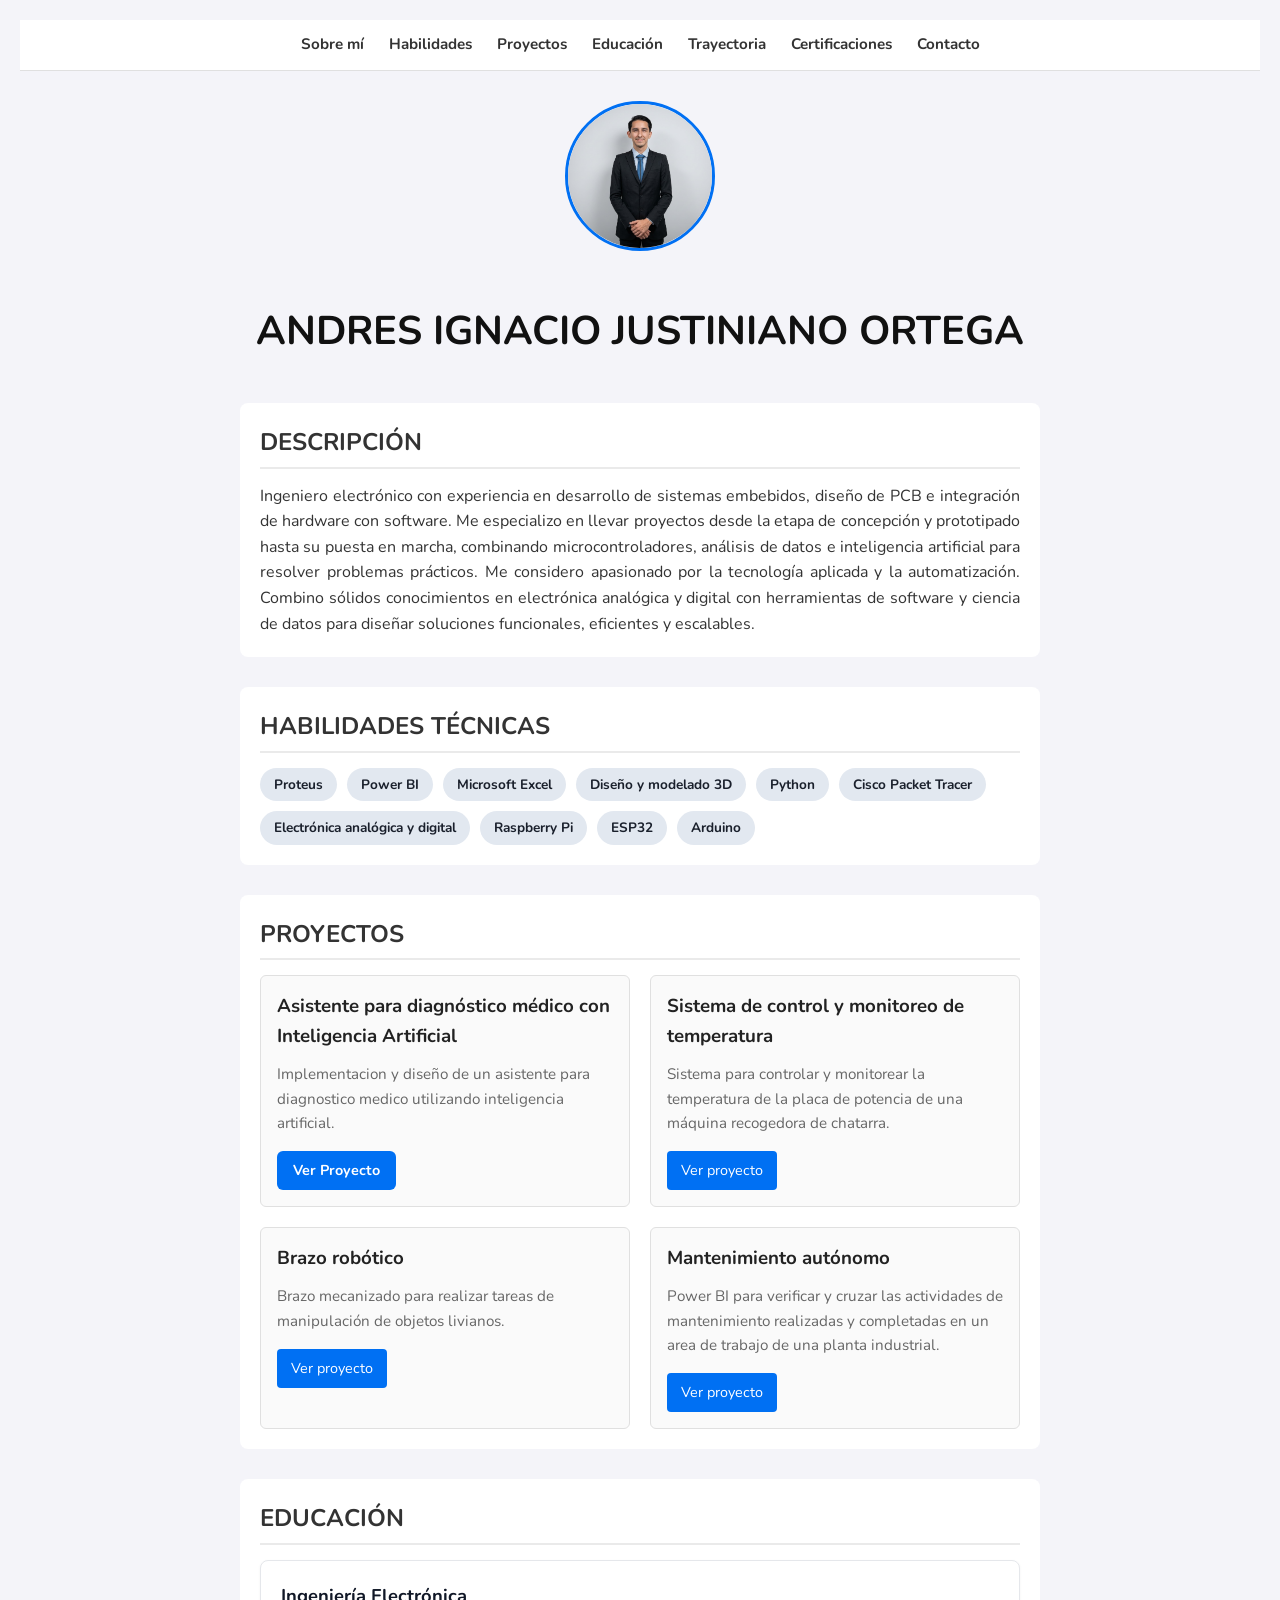
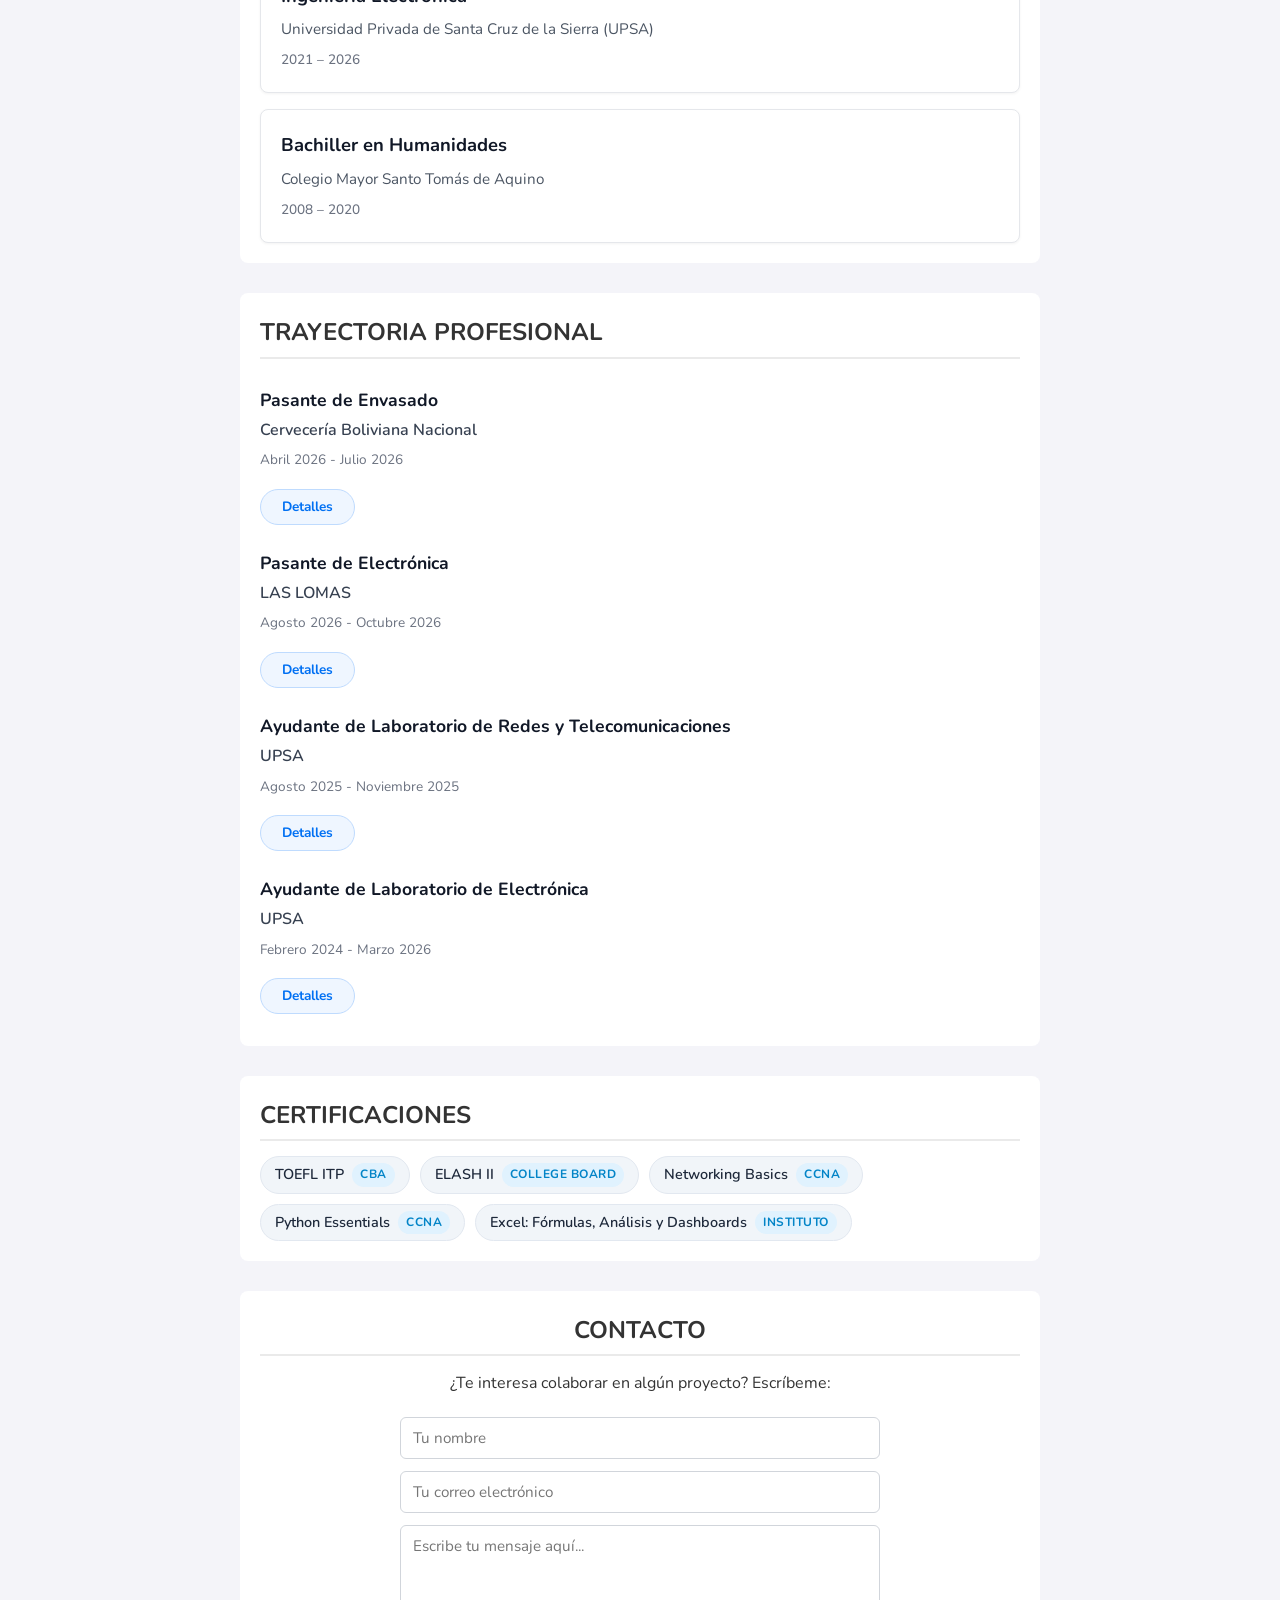
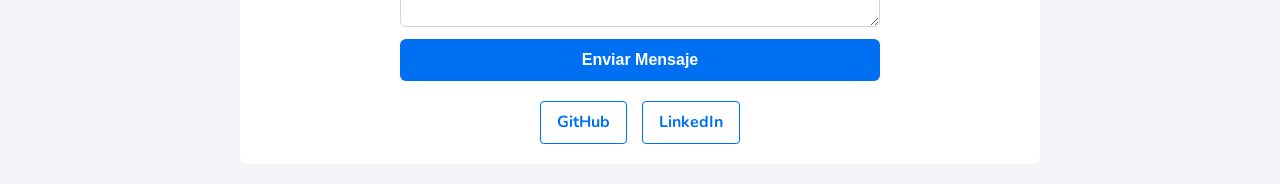
==== commit f1e8a48f: "nuevo proyecto" ====
--- a/index.html
+++ b/index.html
@@ -36,7 +36,7 @@
   <!-- Sección Sobre Mí -->
   <section id="sobre-mi">
     <h2>DESCRIPCIÓN</h2>
-    <p>Ingeniero electrónico con experiencia en desarrollo de sistemas 
+    <p style="text-align: justify;">Ingeniero electrónico con experiencia en desarrollo de sistemas 
       embebidos, diseño de PCB e integración de hardware con software. Me especializo en llevar 
       proyectos desde la etapa de concepción y prototipado hasta su puesta en marcha, combinando 
       microcontroladores, análisis de datos e inteligencia artificial para resolver problemas 
@@ -76,8 +76,10 @@
 
       <article class="tarjeta-proyecto animar-scroll">
         <h3>Sistema de control y monitoreo de temperatura</h3>
-        <p>Sistema para controlar y monitorear la temperatura de la placa de potencia de una máquina</p>
-        <a href="#" class="boton-proyecto">Ver proyecto</a>
+        <p>Sistema para controlar y monitorear la temperatura de la placa de potencia de una máquina
+          recogedora de chatarra.
+        </p>
+        <a href="proyecto_liebherr.html" class="boton-proyecto">Ver proyecto</a>
       </article>
 
       <article class="tarjeta-proyecto animar-scroll">
--- a/style.css
+++ b/style.css
@@ -7,6 +7,10 @@
   margin: 0;
   padding: 0;
   box-sizing: border-box;
+}
+
+h1 {
+  margin-top: 25px;
 }
 
 body {
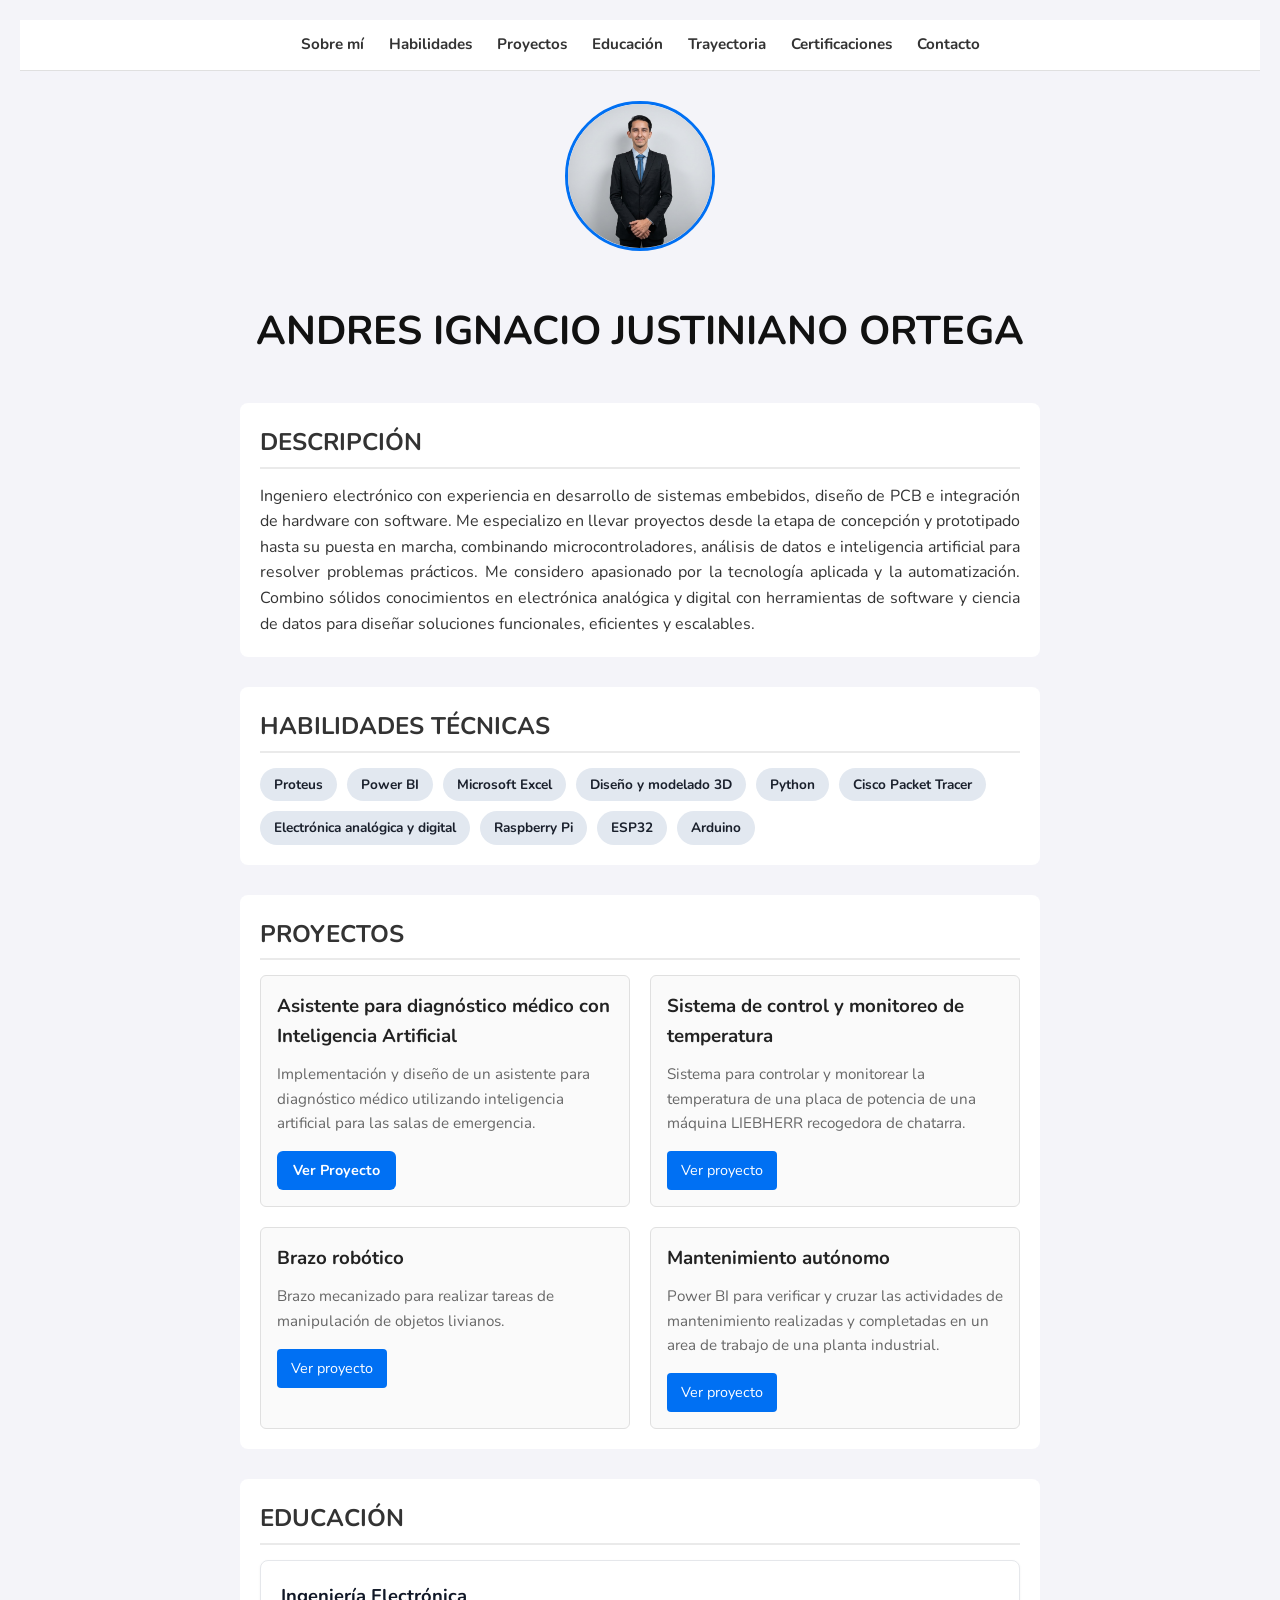
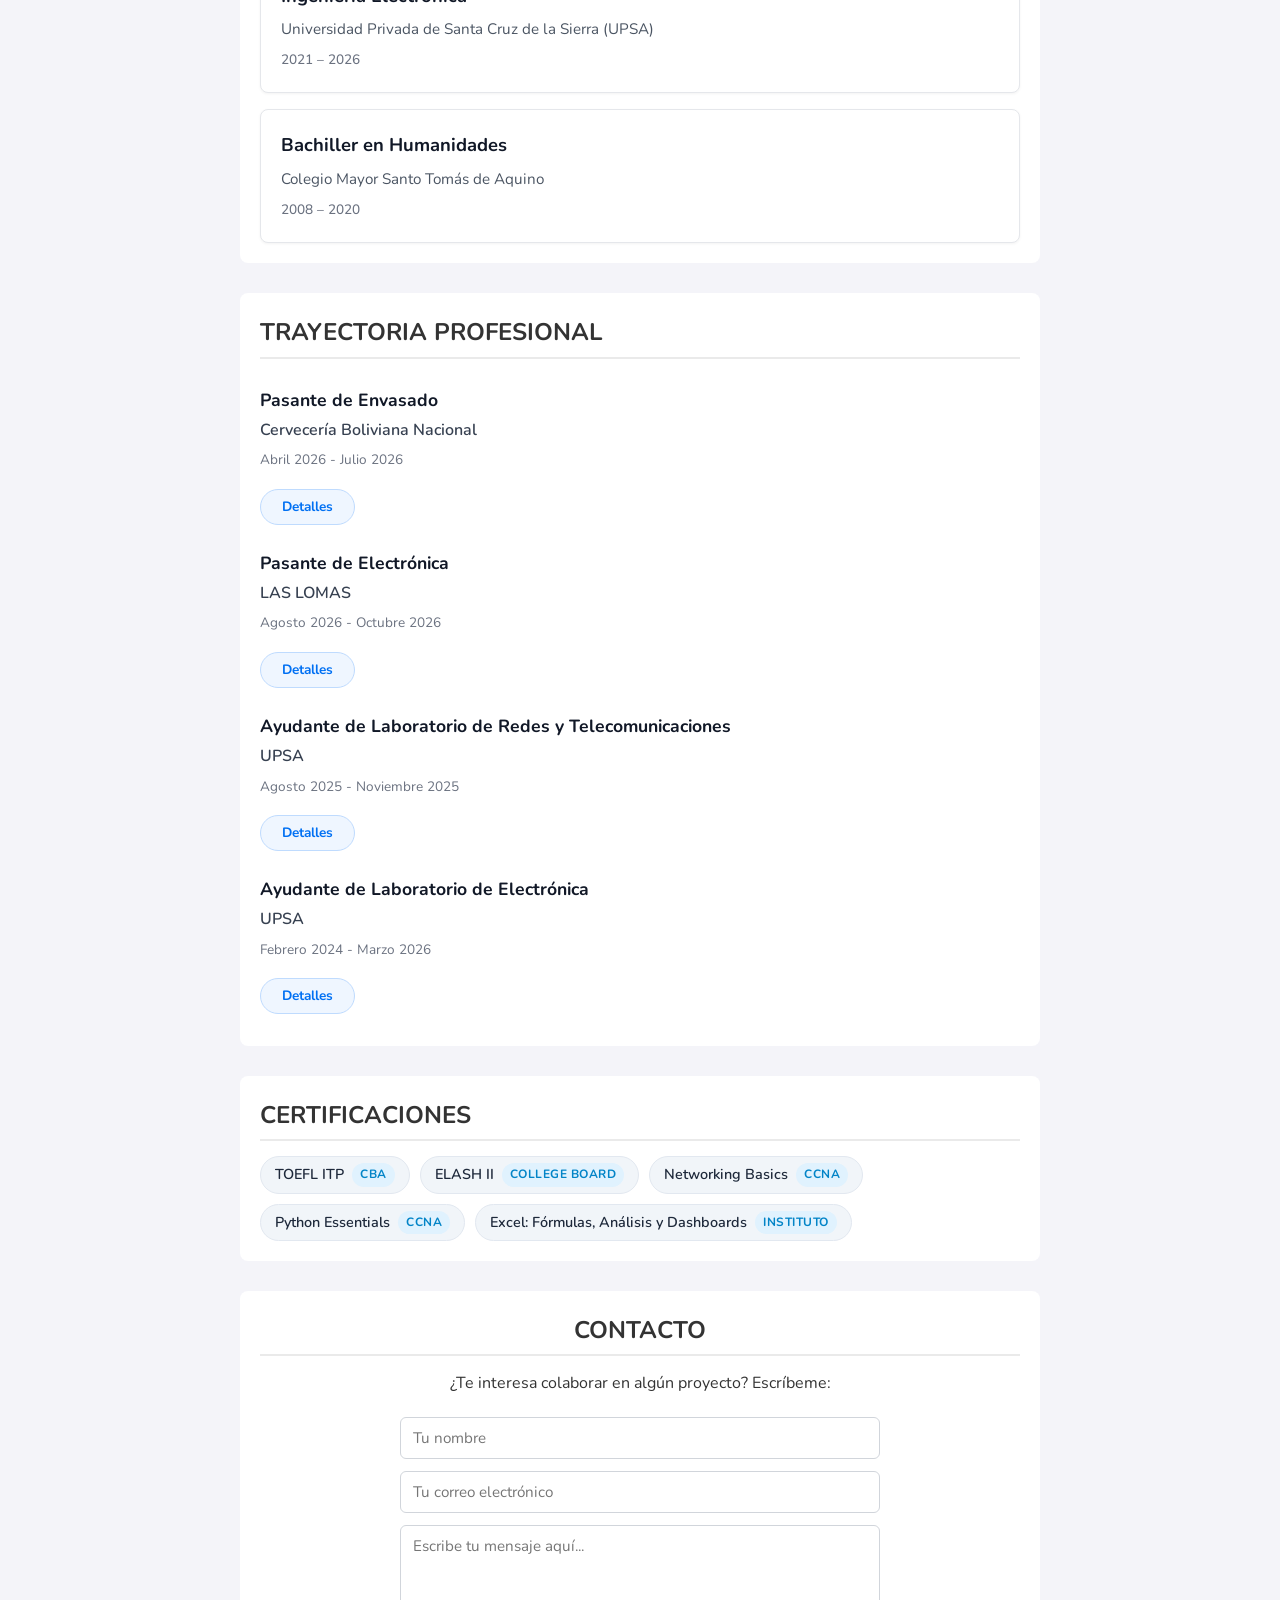
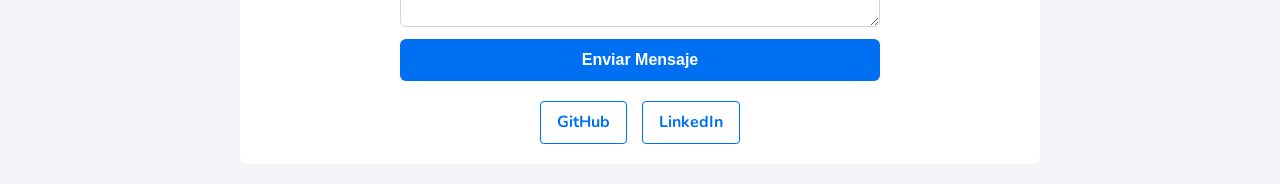
==== commit 5260da14: "actualizacion de detalles" ====
--- a/index.html
+++ b/index.html
@@ -70,14 +70,15 @@
       
       <article class="tarjeta-proyecto animar-scroll">
         <h3>Asistente para diagnóstico médico con Inteligencia Artificial</h3>
-        <p>Implementacion y diseño de un asistente para diagnostico medico utilizando inteligencia artificial.</p>
+        <p>Implementación y diseño de un asistente para 
+          diagnóstico médico utilizando inteligencia artificial para las salas de emergencia.</p>
         <a href="proyecto_asistente.html" class="boton-demo">Ver Proyecto</a>
       </article>
 
       <article class="tarjeta-proyecto animar-scroll">
         <h3>Sistema de control y monitoreo de temperatura</h3>
-        <p>Sistema para controlar y monitorear la temperatura de la placa de potencia de una máquina
-          recogedora de chatarra.
+        <p>Sistema para controlar y monitorear la temperatura de una 
+          placa de potencia de una máquina LIEBHERR recogedora de chatarra.
         </p>
         <a href="proyecto_liebherr.html" class="boton-proyecto">Ver proyecto</a>
       </article>
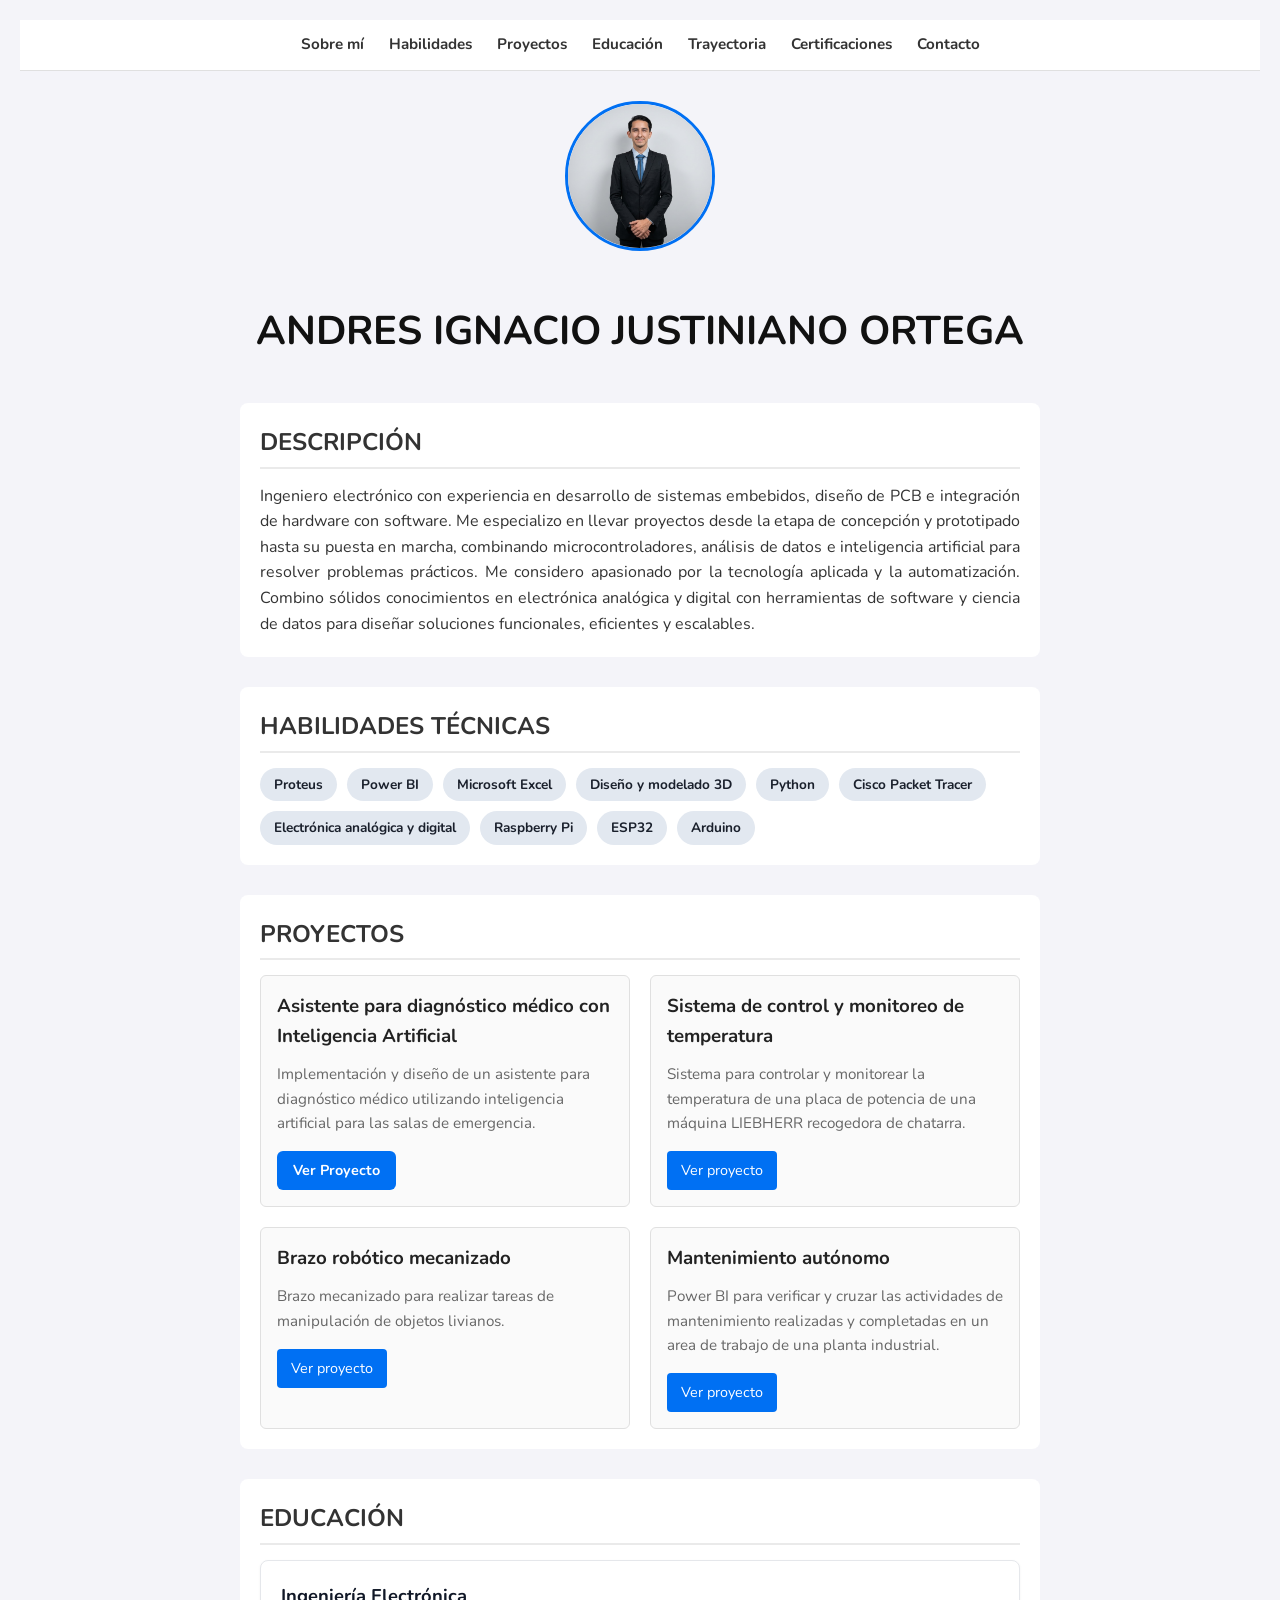
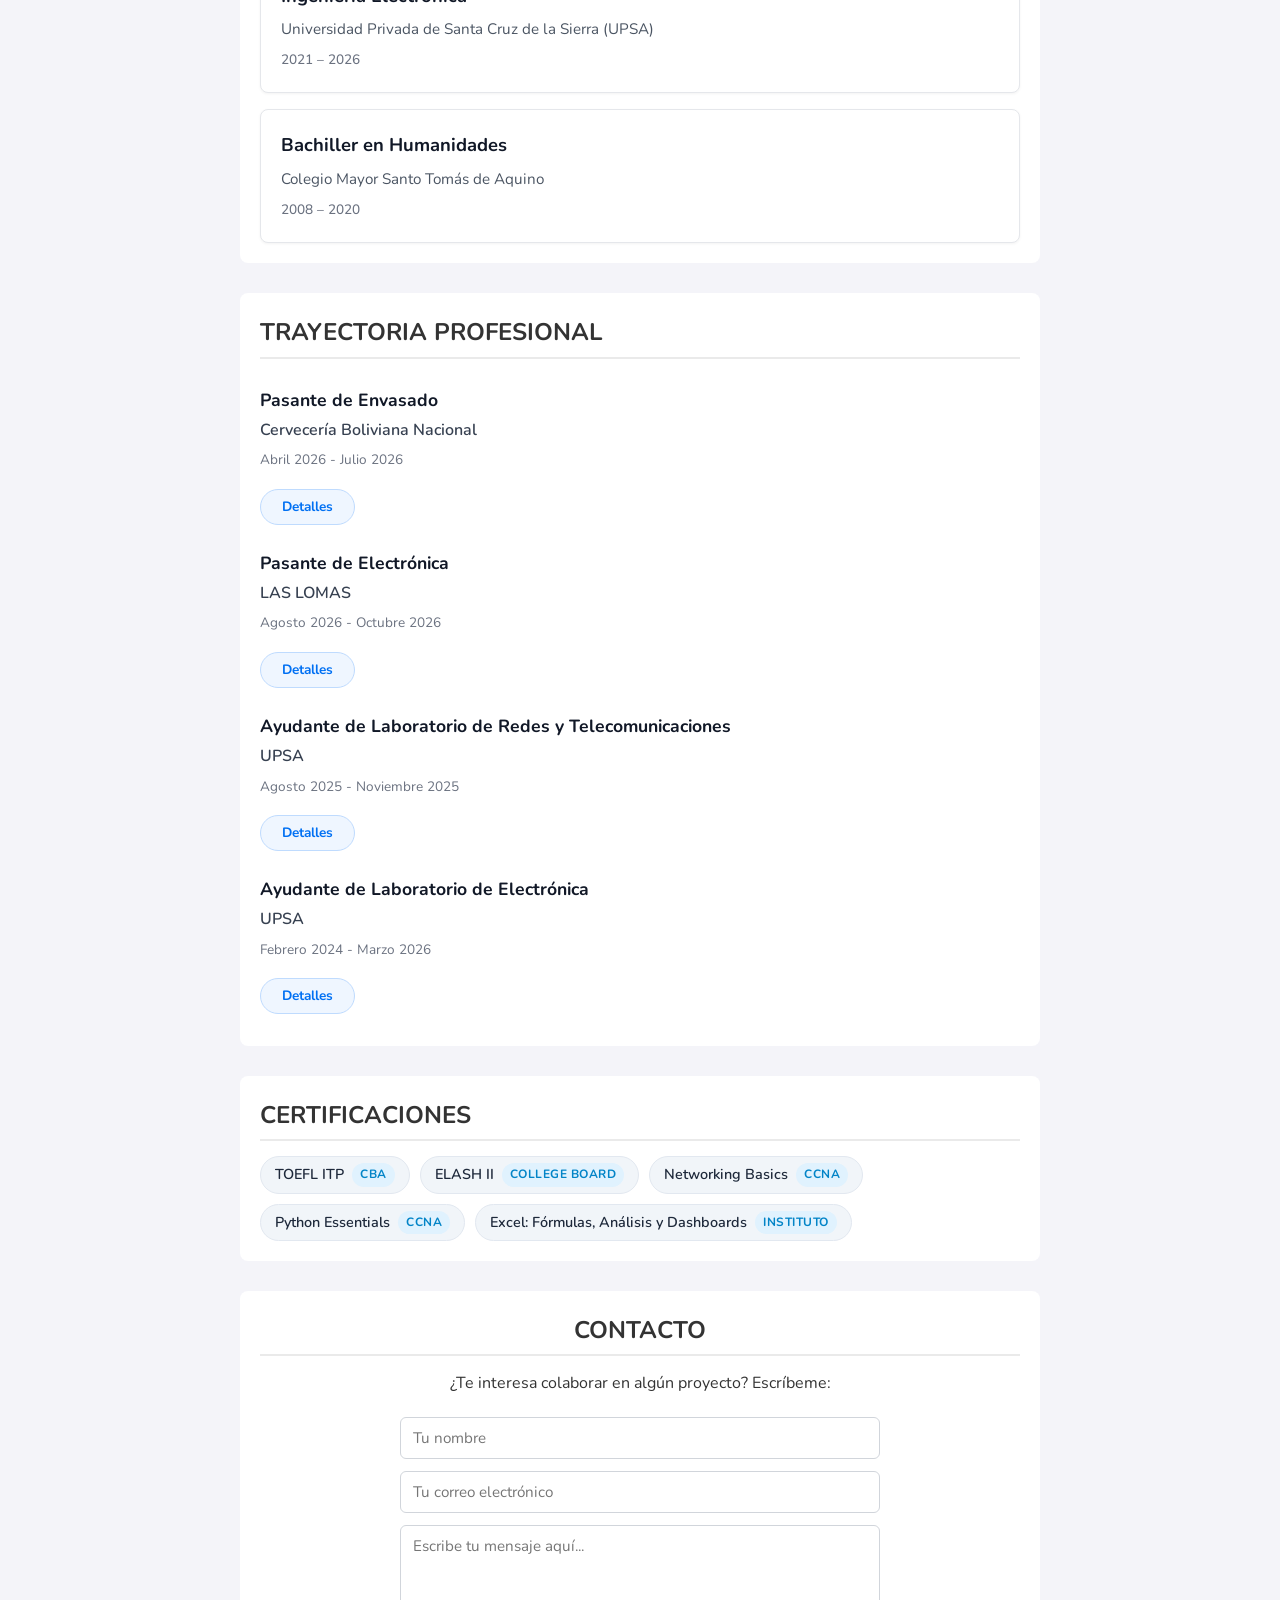
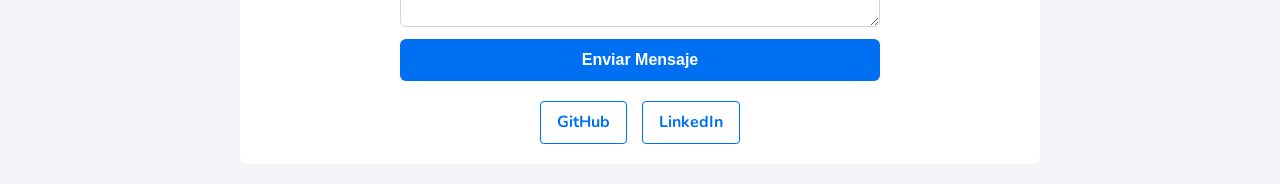
==== commit 628e735b: "brazo robotico mecanizado" ====
--- a/index.html
+++ b/index.html
@@ -84,9 +84,9 @@
       </article>
 
       <article class="tarjeta-proyecto animar-scroll">
-        <h3>Brazo robótico</h3>
+        <h3>Brazo robótico mecanizado</h3>
         <p>Brazo mecanizado para realizar tareas de manipulación de objetos livianos.</p>
-        <a href="#" class="boton-proyecto">Ver proyecto</a>
+        <a href="proyecto_brazo.html" class="boton-proyecto">Ver proyecto</a>
       </article>
 
       <article class="tarjeta-proyecto animar-scroll">
